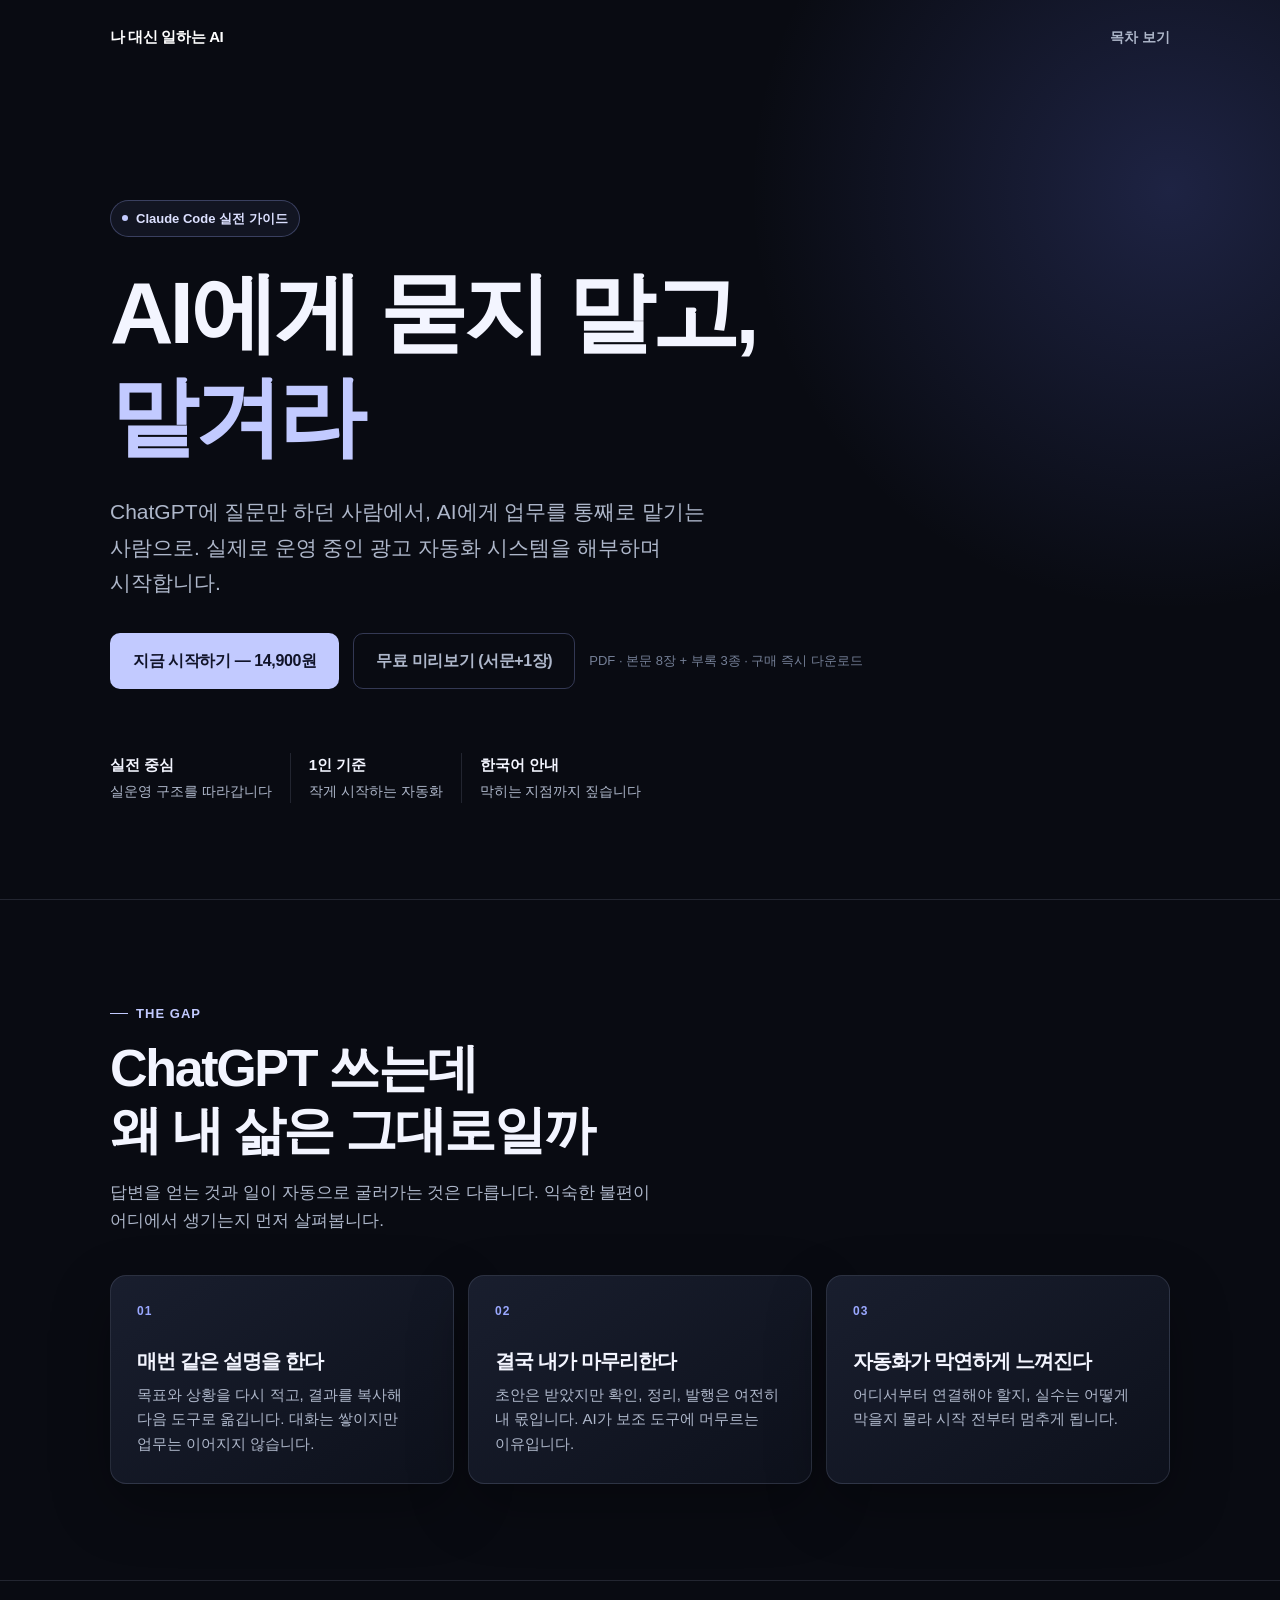
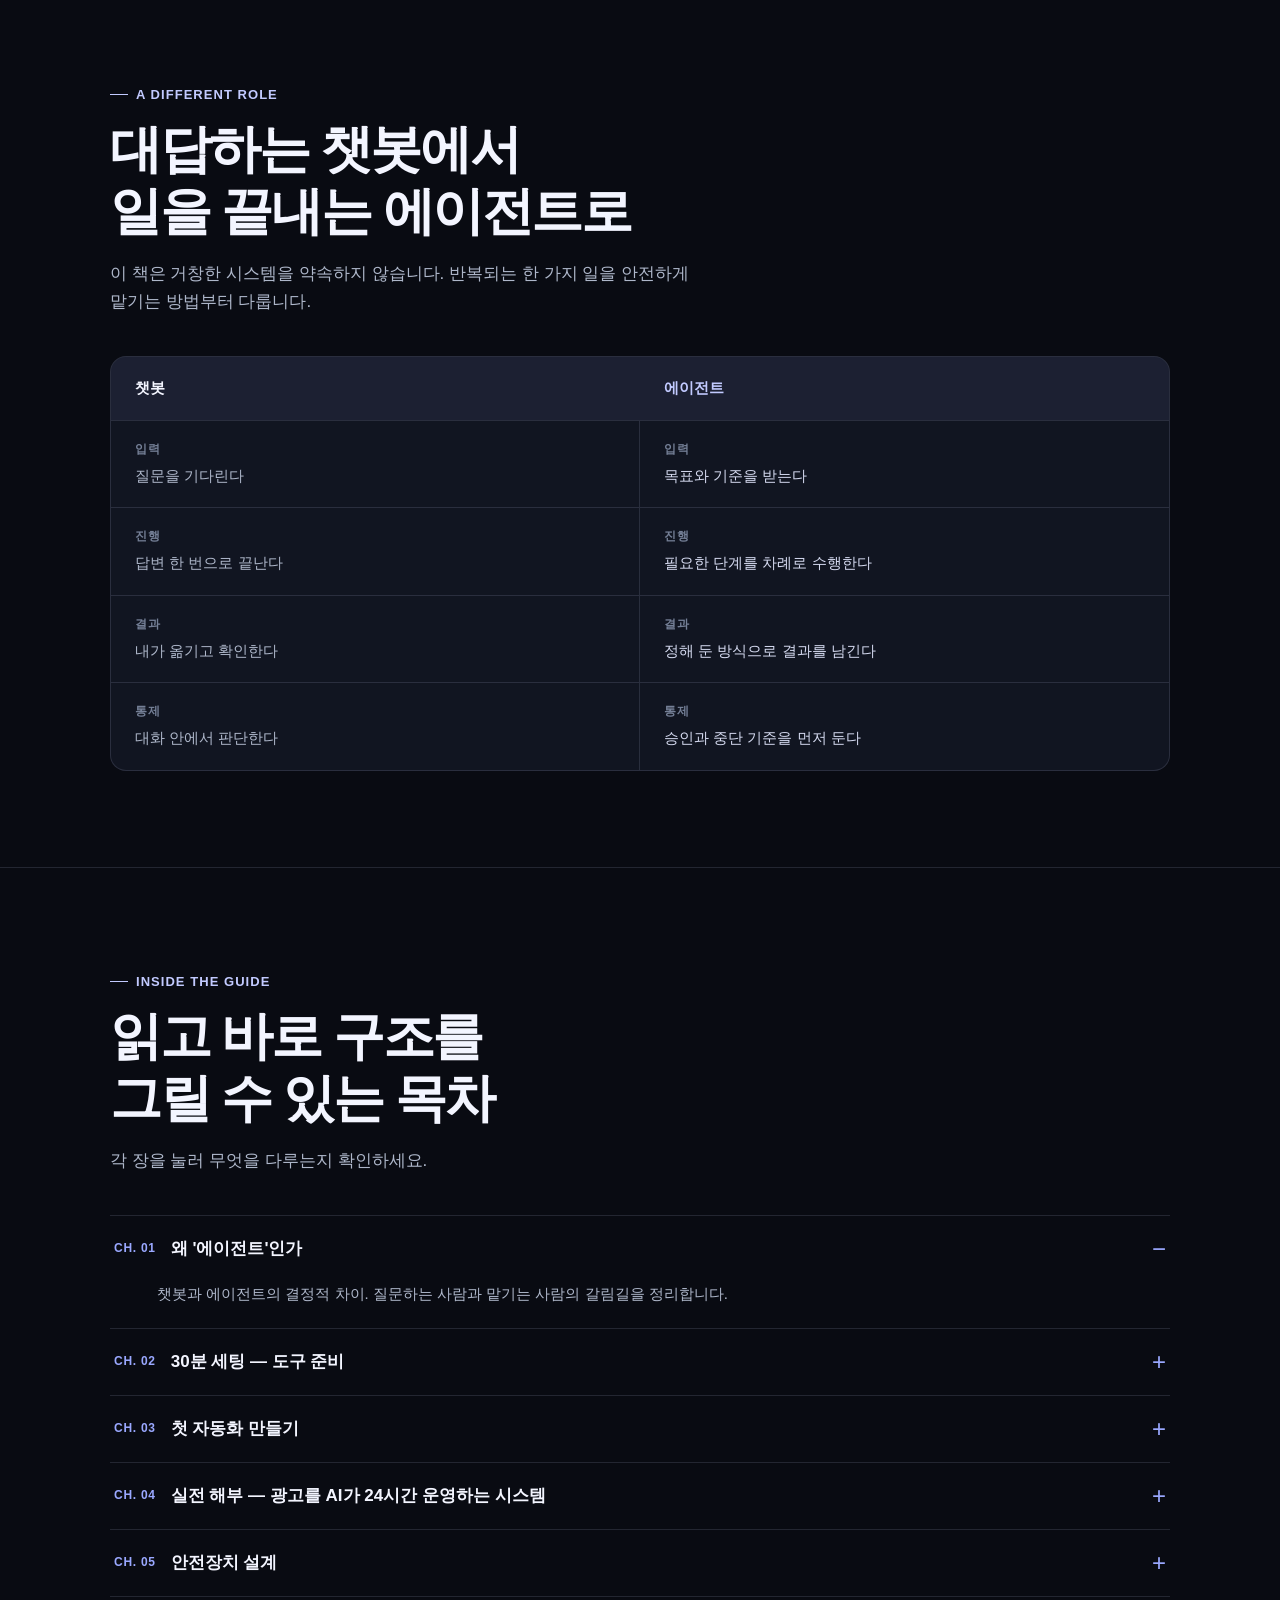
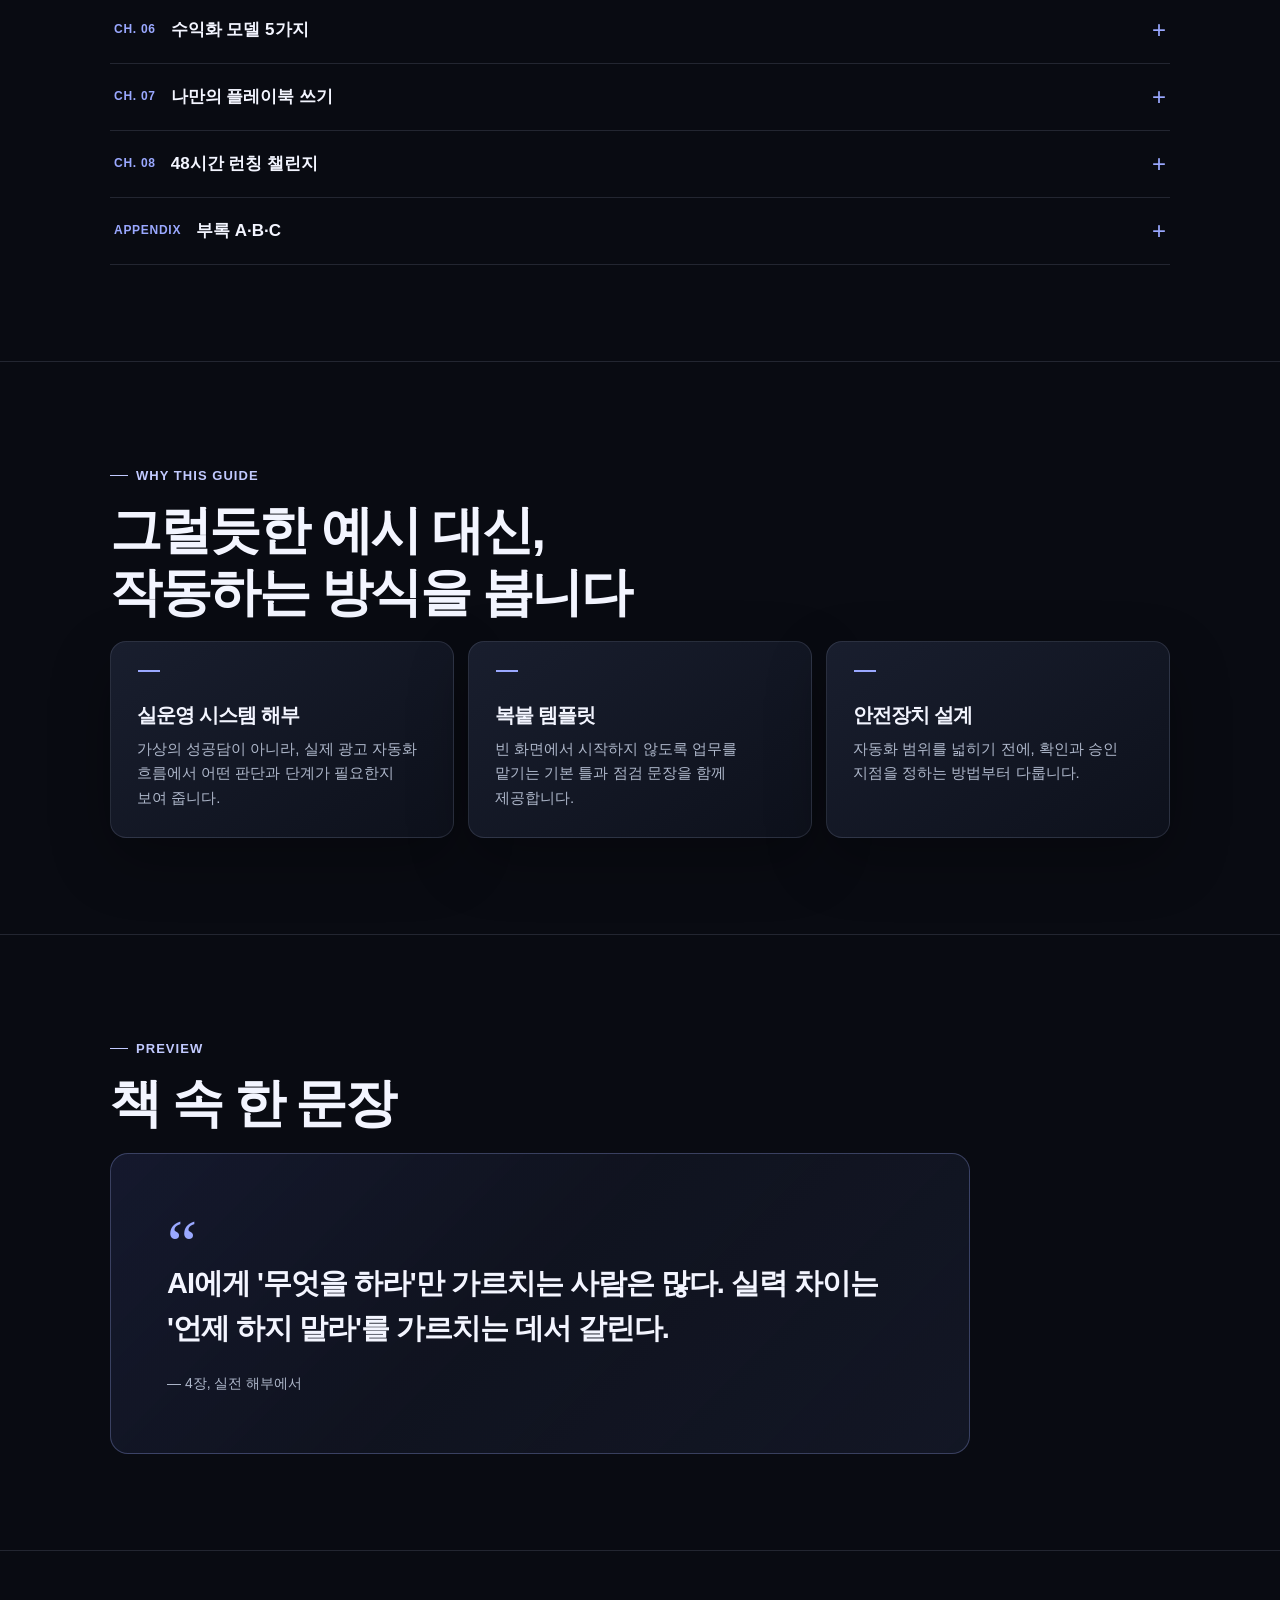
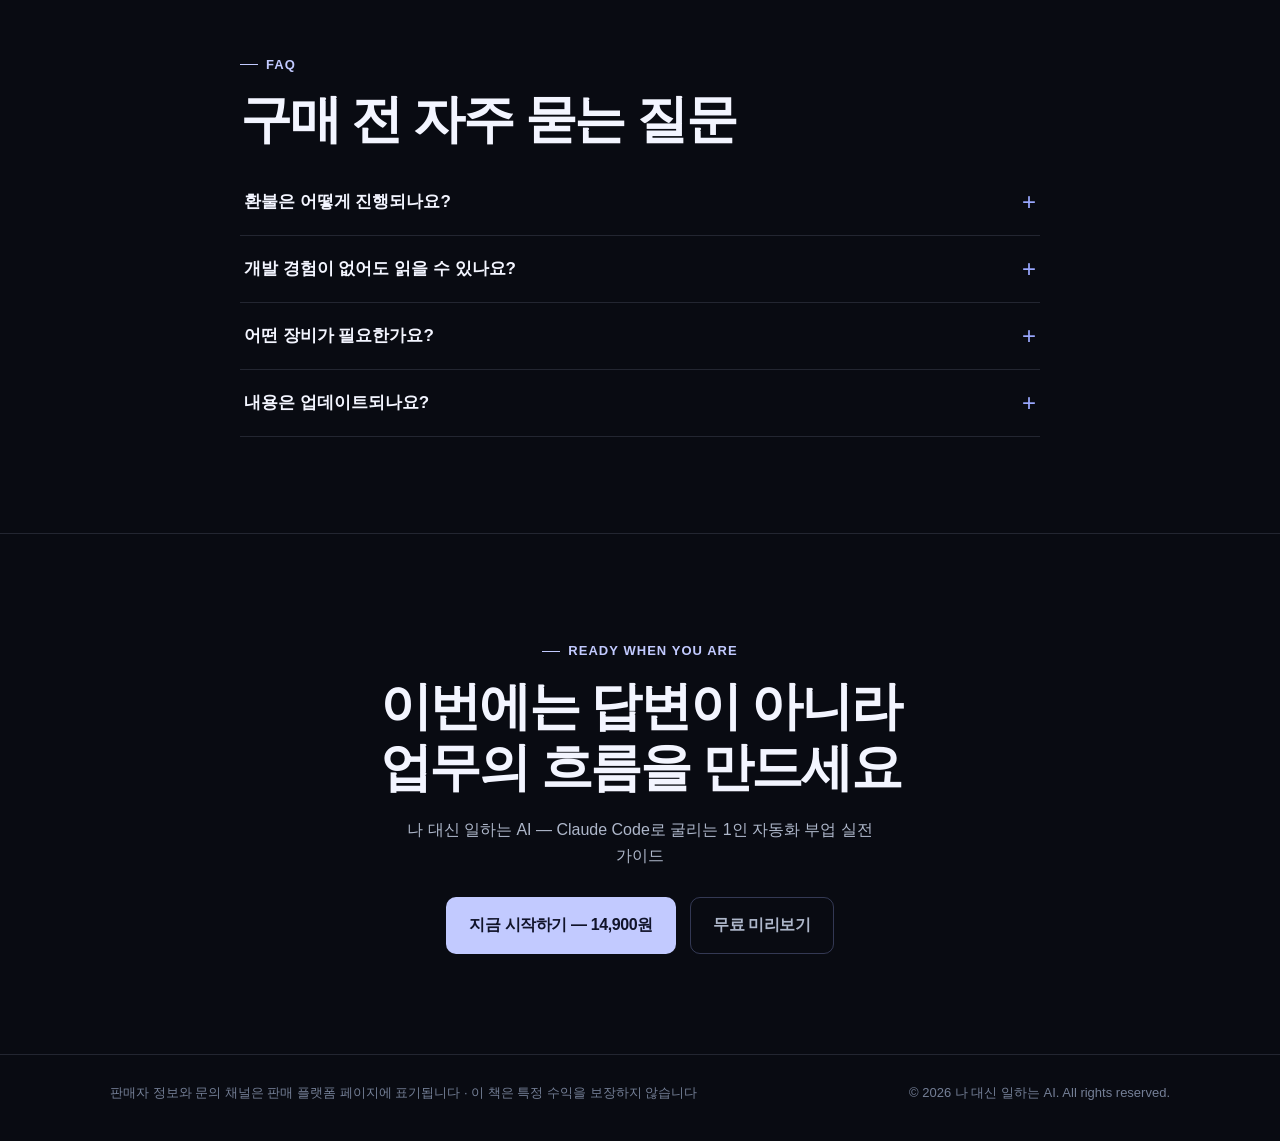
==== index.html @ bfe476b5 "add OG tags and social share image" ====
<!doctype html>
<html lang="ko">
<head>
  <meta charset="utf-8">
  <meta name="viewport" content="width=device-width, initial-scale=1">
  <meta name="description" content="Claude Code로 운영 자동화를 시작하는 1인 실전 가이드">
  <meta property="og:type" content="website">
  <meta property="og:title" content="나 대신 일하는 AI — 1인 자동화 부업 실전 가이드">
  <meta property="og:description" content="ChatGPT에 질문만 하던 사람을, AI에게 업무를 통째로 맡기는 사람으로. 실운영 광고 자동화 시스템을 해부한 전자책.">
  <meta property="og:image" content="https://ert93333-ops.github.io/ai-agent-playbook/og-cover.png">
  <meta property="og:url" content="https://ert93333-ops.github.io/ai-agent-playbook/">
  <meta name="twitter:card" content="summary_large_image">
  <title>나 대신 일하는 AI | Claude Code 실전 가이드</title>
  <style>
    :root {
      color-scheme: dark;
      --bg: #090b12;
      --surface: #111521;
      --surface-raised: #161b2a;
      --line: rgba(205, 215, 255, .13);
      --line-strong: rgba(160, 177, 255, .28);
      --text: #f3f5ff;
      --muted: #aeb7ca;
      --faint: #747f96;
      --accent: #9aa8ff;
      --accent-strong: #c2caff;
      --accent-deep: #5e6dda;
      --good: #8ee0bd;
      --danger: #e5a0aa;
      --shadow: 0 22px 60px rgba(0, 0, 0, .28);
      --font: "Pretendard Variable", Pretendard, -apple-system, "Malgun Gothic", sans-serif;
    }

    * { box-sizing: border-box; }
    html { scroll-behavior: smooth; }
    body {
      margin: 0;
      min-width: 0;
      overflow-x: hidden;
      background: var(--bg);
      color: var(--text);
      font-family: var(--font);
      font-size: 16px;
      line-height: 1.65;
      word-break: keep-all;
      overflow-wrap: break-word;
    }
    a { color: inherit; text-decoration: none; }
    button, summary { font: inherit; }
    ::selection { color: #090b12; background: var(--accent-strong); }

    .skip-link {
      position: fixed;
      top: 8px;
      left: 8px;
      z-index: 10;
      padding: 8px 12px;
      background: #fff;
      color: #000;
      transform: translateY(-140%);
    }
    .skip-link:focus { transform: translateY(0); }
    .page-shell { overflow: clip; }
    .container { width: min(100% - 40px, 1060px); margin: 0 auto; }
    .section { padding: 96px 0; }
    .section--border { border-top: 1px solid var(--line); }
    .eyebrow {
      display: inline-flex;
      align-items: center;
      gap: 8px;
      margin: 0 0 16px;
      color: var(--accent-strong);
      font-size: 13px;
      font-weight: 750;
      letter-spacing: .08em;
      line-height: 1.35;
      text-transform: uppercase;
    }
    .eyebrow::before { width: 18px; height: 1px; background: currentColor; content: ""; }
    h1, h2, h3, p { margin-top: 0; }
    h1, h2, h3 { letter-spacing: -.045em; line-height: 1.18; }
    h2 { max-width: 700px; margin-bottom: 18px; font-size: clamp(30px, 5.5vw, 52px); }
    h3 { margin-bottom: 9px; font-size: 20px; }
    .section-intro { max-width: 590px; margin-bottom: 40px; color: var(--muted); font-size: 17px; }

    .hero {
      position: relative;
      padding: 25px 0 96px;
      isolation: isolate;
    }
    .hero::before {
      position: absolute;
      z-index: -1;
      top: -260px;
      right: -340px;
      width: min(90vw, 900px);
      height: min(90vw, 900px);
      border-radius: 50%;
      background: radial-gradient(circle, rgba(99, 115, 230, .23), rgba(99, 115, 230, 0) 66%);
      content: "";
      pointer-events: none;
    }
    .nav { display: flex; align-items: center; justify-content: space-between; gap: 18px; }
    .brand { color: #fff; font-size: 15px; font-weight: 800; letter-spacing: -.025em; }
    .nav-link { color: var(--muted); font-size: 14px; font-weight: 700; }
    .nav-link:hover { color: var(--text); }
    .hero-content { padding-top: clamp(80px, 13vw, 150px); }
    .hero-kicker {
      display: inline-flex;
      align-items: center;
      gap: 8px;
      margin-bottom: 24px;
      padding: 7px 11px;
      border: 1px solid var(--line-strong);
      border-radius: 999px;
      background: rgba(135, 151, 255, .07);
      color: #dce0ff;
      font-size: 13px;
      font-weight: 700;
    }
    .hero-kicker span { width: 6px; height: 6px; border-radius: 50%; background: var(--accent-strong); }
    h1 { max-width: 820px; margin-bottom: 25px; font-size: clamp(48px, 9vw, 88px); }
    .mobile-break { display: none; }
    h1 em { color: var(--accent-strong); font-style: normal; }
    .hero-copy { max-width: 600px; margin-bottom: 32px; color: var(--muted); font-size: clamp(17px, 2.8vw, 21px); line-height: 1.7; }
    .cta-row { display: flex; flex-wrap: wrap; align-items: center; gap: 14px; }
    .button {
      display: inline-flex;
      align-items: center;
      justify-content: center;
      min-height: 54px;
      padding: 14px 22px;
      border: 1px solid transparent;
      border-radius: 10px;
      background: var(--accent-strong);
      color: #11142a;
      font-size: 16px;
      font-weight: 800;
      letter-spacing: -.025em;
      transition: transform .18s ease, background .18s ease;
    }
    .button:hover { background: #d4d9ff; transform: translateY(-2px); }
    .button--ghost { background: transparent; color: var(--muted, #b9bdd4); border: 1px solid var(--line-strong, #3a3b57); }
    .button--ghost:hover { background: rgba(255,255,255,0.06); color: #fff; }
    .button:focus-visible, a:focus-visible, summary:focus-visible { outline: 3px solid #fff; outline-offset: 3px; }
    .hero-note { min-width: 0; color: var(--faint); font-size: 13px; overflow-wrap: anywhere; }
    .hero-meta { display: flex; flex-wrap: wrap; gap: 0; margin: 64px 0 0; padding: 0; list-style: none; }
    .hero-meta li { min-width: 0; padding: 0 18px; border-left: 1px solid var(--line); color: var(--muted); font-size: 14px; overflow-wrap: anywhere; }
    .hero-meta li:first-child { padding-left: 0; border-left: 0; }
    .hero-meta strong { display: block; margin-bottom: 2px; color: var(--text); font-size: 15px; }

    .cards { display: grid; grid-template-columns: repeat(3, 1fr); gap: 14px; }
    .card {
      min-width: 0;
      padding: 26px;
      border: 1px solid var(--line);
      border-radius: 16px;
      background: linear-gradient(145deg, rgba(27, 33, 50, .88), rgba(14, 18, 29, .88));
      box-shadow: var(--shadow);
    }
    .card-index { display: block; margin-bottom: 28px; color: var(--accent); font-size: 12px; font-weight: 800; letter-spacing: .08em; }
    .card p { margin-bottom: 0; color: var(--muted); font-size: 15px; }

    .comparison { overflow: hidden; border: 1px solid var(--line); border-radius: 16px; background: var(--surface); }
    .comparison-head, .comparison-row { display: grid; grid-template-columns: 1fr 1fr; }
    .comparison-head { background: rgba(151, 165, 255, .08); }
    .comparison-head div, .comparison-row div { min-width: 0; padding: 19px 24px; }
    .comparison-head div { font-size: 15px; font-weight: 800; }
    .comparison-head div:last-child { color: var(--accent-strong); }
    .comparison-row { border-top: 1px solid var(--line); }
    .comparison-row div { color: var(--muted); font-size: 15px; overflow-wrap: anywhere; word-break: normal; }
    .comparison-row div:first-child { border-right: 1px solid var(--line); }
    .comparison-row div:last-child { color: #d5daf0; }
    .comparison-label { display: block; margin-bottom: 4px; color: var(--faint); font-size: 12px; font-weight: 750; letter-spacing: .05em; }

    .toc { border-top: 1px solid var(--line); }
    details { border-bottom: 1px solid var(--line); }
    summary {
      display: flex;
      align-items: center;
      gap: 15px;
      min-width: 0;
      padding: 19px 4px;
      cursor: pointer;
      list-style: none;
      font-size: 17px;
      font-weight: 750;
    }
    summary::-webkit-details-marker { display: none; }
    summary::after { margin-left: auto; color: var(--accent); content: "+"; font-size: 24px; font-weight: 400; line-height: 1; }
    details[open] summary::after { content: "−"; }
    .chapter-no { flex: 0 0 auto; color: var(--accent); font-size: 12px; letter-spacing: .06em; }
    .details-body { max-width: 660px; padding: 0 4px 21px 47px; color: var(--muted); font-size: 15px; }
    .details-body p { margin-bottom: 0; }

    .reason-card { position: relative; padding-top: 62px; }
    .reason-card::before { position: absolute; top: 28px; left: 27px; width: 22px; height: 2px; background: var(--accent); content: ""; }

    .excerpt { position: relative; max-width: 860px; padding: clamp(28px, 6vw, 56px); border: 1px solid var(--line-strong); border-radius: 18px; background: linear-gradient(135deg, rgba(79, 94, 181, .17), rgba(20, 24, 39, .66) 45%, rgba(20, 24, 39, .9)); }
    blockquote { margin: 0; }
    .quote-mark { display: block; height: 38px; color: var(--accent); font-family: Georgia, serif; font-size: 68px; line-height: 1; }
    blockquote p { max-width: 720px; margin: 13px 0 20px; font-size: clamp(20px, 3.8vw, 29px); font-weight: 600; letter-spacing: -.035em; line-height: 1.55; }
    cite { color: var(--muted); font-size: 14px; font-style: normal; }
    .placeholder-label { display: inline-block; margin-top: 28px; padding: 5px 8px; border: 1px solid var(--line); border-radius: 4px; color: var(--faint); font-size: 11px; letter-spacing: .04em; }

    .faq { max-width: 800px; }
    .faq summary { padding-right: 4px; }
    .faq .details-body { padding-left: 4px; }
    .final { padding: 100px 0; text-align: center; }
    .final h2 { margin-right: auto; margin-left: auto; }
    .final-copy { max-width: 500px; margin: 0 auto 28px; color: var(--muted); }
    .final .cta-row { justify-content: center; }
    .footer { padding: 27px 0 38px; border-top: 1px solid var(--line); color: var(--faint); font-size: 13px; }
    .footer-inner { display: flex; flex-wrap: wrap; justify-content: space-between; gap: 10px 24px; }

    @media (max-width: 680px) {
      .container { width: min(100% - 32px, 1060px); }
      .section { padding: 70px 0; }
      .hero { padding-bottom: 72px; }
      .hero-content { padding-top: 80px; }
      .hero-meta { display: grid; grid-template-columns: 1fr 1fr; gap: 16px 0; margin-top: 48px; }
      .hero-meta li { padding: 0 14px; }
      .hero-meta li:nth-child(odd) { padding-left: 0; border-left: 0; }
      .cards { grid-template-columns: 1fr; }
      .card { padding: 23px; }
      .card-index { margin-bottom: 16px; }
      .comparison-head div, .comparison-row div { padding: 15px 13px; font-size: 14px; }
      .comparison-row div { font-size: 13px; line-height: 1.55; }
      .details-body { padding-left: 39px; }
      .final { padding: 80px 0; }
      br.mobile-break { display: block; }
      .hero-note { flex-basis: 100%; }
    }
    @media (max-width: 374px) {
      .container { width: calc(100% - 28px); }
      h1 { font-size: 43px; }
      .button { width: 100%; }
      .hero-meta { grid-template-columns: 1fr; }
      .hero-meta li { padding-left: 0; border-left: 0; }
      .comparison-head div, .comparison-row div { padding: 13px 10px; font-size: 12px; }
    }
    @media (prefers-reduced-motion: reduce) { html { scroll-behavior: auto; } *, *::before, *::after { transition-duration: .01ms !important; } }
  </style>
</head>
<body>
  <a class="skip-link" href="#main">본문으로 건너뛰기</a>
  <div class="page-shell">
    <header class="hero">
      <div class="container">
        <nav class="nav" aria-label="주요 메뉴">
          <a class="brand" href="#top" aria-label="페이지 처음으로">나 대신 일하는 AI</a>
          <a class="nav-link" href="#contents">목차 보기</a>
        </nav>
        <div class="hero-content" id="top">
          <p class="hero-kicker"><span aria-hidden="true"></span> Claude Code 실전 가이드</p>
          <h1>AI에게 <br class="mobile-break">묻지 말고,<br><em>맡겨라</em></h1>
          <p class="hero-copy">ChatGPT에 질문만 하던 사람에서, AI에게 업무를 통째로 맡기는 사람으로. 실제로 운영 중인 광고 자동화 시스템을 해부하며 시작합니다.</p>
          <div class="cta-row">
            <a class="button" data-buy-link href="#buy">지금 시작하기 — 14,900원</a>
            <a class="button button--ghost" href="preview.pdf" download>무료 미리보기 (서문+1장)</a>
            <span class="hero-note">PDF · 본문 8장 + 부록 3종 · 구매 즉시 다운로드</span>
          </div>
          <ul class="hero-meta" aria-label="책 정보">
            <li><strong>실전 중심</strong>실운영 구조를 따라갑니다</li>
            <li><strong>1인 기준</strong>작게 시작하는 자동화</li>
            <li><strong>한국어 안내</strong>막히는 지점까지 짚습니다</li>
          </ul>
        </div>
      </div>
    </header>

    <main id="main">
      <section class="section section--border" aria-labelledby="problem-title">
        <div class="container">
          <p class="eyebrow">The gap</p>
          <h2 id="problem-title">ChatGPT 쓰는데<br>왜 내 삶은 그대로일까</h2>
          <p class="section-intro">답변을 얻는 것과 일이 자동으로 굴러가는 것은 다릅니다. 익숙한 불편이 어디에서 생기는지 먼저 살펴봅니다.</p>
          <div class="cards">
            <article class="card"><span class="card-index">01</span><h3>매번 같은 설명을 한다</h3><p>목표와 상황을 다시 적고, 결과를 복사해 다음 도구로 옮깁니다. 대화는 쌓이지만 업무는 이어지지 않습니다.</p></article>
            <article class="card"><span class="card-index">02</span><h3>결국 내가 마무리한다</h3><p>초안은 받았지만 확인, 정리, 발행은 여전히 내 몫입니다. AI가 보조 도구에 머무르는 이유입니다.</p></article>
            <article class="card"><span class="card-index">03</span><h3>자동화가 막연하게 느껴진다</h3><p>어디서부터 연결해야 할지, 실수는 어떻게 막을지 몰라 시작 전부터 멈추게 됩니다.</p></article>
          </div>
        </div>
      </section>

      <section class="section section--border" aria-labelledby="solution-title">
        <div class="container">
          <p class="eyebrow">A different role</p>
          <h2 id="solution-title">대답하는 챗봇에서<br>일을 끝내는 에이전트로</h2>
          <p class="section-intro">이 책은 거창한 시스템을 약속하지 않습니다. 반복되는 한 가지 일을 안전하게 맡기는 방법부터 다룹니다.</p>
          <div class="comparison" role="table" aria-label="챗봇과 에이전트 비교">
            <div class="comparison-head" role="row"><div role="columnheader">챗봇</div><div role="columnheader">에이전트</div></div>
            <div class="comparison-row" role="row"><div role="cell"><span class="comparison-label">입력</span>질문을 기다린다</div><div role="cell"><span class="comparison-label">입력</span>목표와 기준을 받는다</div></div>
            <div class="comparison-row" role="row"><div role="cell"><span class="comparison-label">진행</span>답변 한 번으로 끝난다</div><div role="cell"><span class="comparison-label">진행</span>필요한 단계를 차례로 수행한다</div></div>
            <div class="comparison-row" role="row"><div role="cell"><span class="comparison-label">결과</span>내가 옮기고 확인한다</div><div role="cell"><span class="comparison-label">결과</span>정해 둔 방식으로 결과를 남긴다</div></div>
            <div class="comparison-row" role="row"><div role="cell"><span class="comparison-label">통제</span>대화 안에서 판단한다</div><div role="cell"><span class="comparison-label">통제</span>승인과 중단 기준을 먼저 둔다</div></div>
          </div>
        </div>
      </section>

      <section class="section section--border" id="contents" aria-labelledby="contents-title">
        <div class="container">
          <p class="eyebrow">Inside the guide</p>
          <h2 id="contents-title">읽고 바로 구조를<br>그릴 수 있는 목차</h2>
          <p class="section-intro">각 장을 눌러 무엇을 다루는지 확인하세요.</p>
          <div class="toc">
            <details name="toc" open><summary><span class="chapter-no">CH. 01</span>왜 '에이전트'인가</summary><div class="details-body"><p>챗봇과 에이전트의 결정적 차이. 질문하는 사람과 맡기는 사람의 갈림길을 정리합니다.</p></div></details>
            <details name="toc"><summary><span class="chapter-no">CH. 02</span>30분 세팅 — 도구 준비</summary><div class="details-body"><p>Claude Code 설치, 권한 3원칙, 텔레그램 승인 봇, 보조 일꾼 연결까지 한 번에 끝냅니다.</p></div></details>
            <details name="toc"><summary><span class="chapter-no">CH. 03</span>첫 자동화 만들기</summary><div class="details-body"><p>자동화 후보를 고르는 3가지 기준과 지시문의 4층 구조. 30분짜리 실습 예제로 감각을 만듭니다.</p></div></details>
            <details name="toc"><summary><span class="chapter-no">CH. 04</span>실전 해부 — 광고를 AI가 24시간 운영하는 시스템</summary><div class="details-body"><p>실운영 시스템의 순서도와 4가지 규칙: 판단 보류, 단일 변수 테스트, 행동 등급표, 승인 루프.</p></div></details>
            <details name="toc"><summary><span class="chapter-no">CH. 05</span>안전장치 설계</summary><div class="details-body"><p>전권을 주면서 사고를 막는 5가지 장치. 돈의 상한선부터 실패 보고 규칙까지.</p></div></details>
            <details name="toc"><summary><span class="chapter-no">CH. 06</span>수익화 모델 5가지</summary><div class="details-body"><p>초기비용·난이도·자동화 포인트 비교표와, 내게 맞는 모델을 고르는 결정 규칙.</p></div></details>
            <details name="toc"><summary><span class="chapter-no">CH. 07</span>나만의 플레이북 쓰기</summary><div class="details-body"><p>복붙해서 쓰는 CLAUDE.md 템플릿 전문과, 플레이북을 길러 나가는 3가지 습관.</p></div></details>
            <details name="toc"><summary><span class="chapter-no">CH. 08</span>48시간 런칭 챌린지</summary><div class="details-body"><p>이 책 자체가 만들어진 과정을 역산한 시간표. 결정부터 회고까지 48시간 실행 계획.</p></div></details>
            <details name="toc"><summary><span class="chapter-no">APPENDIX</span>부록 A·B·C</summary><div class="details-body"><p>복붙용 프롬프트 21선, 트러블슈팅 FAQ, 용어 사전.</p></div></details>
          </div>
        </div>
      </section>

      <section class="section section--border" aria-labelledby="difference-title">
        <div class="container">
          <p class="eyebrow">Why this guide</p>
          <h2 id="difference-title">그럴듯한 예시 대신,<br>작동하는 방식을 봅니다</h2>
          <div class="cards">
            <article class="card reason-card"><h3>실운영 시스템 해부</h3><p>가상의 성공담이 아니라, 실제 광고 자동화 흐름에서 어떤 판단과 단계가 필요한지 보여 줍니다.</p></article>
            <article class="card reason-card"><h3>복붙 템플릿</h3><p>빈 화면에서 시작하지 않도록 업무를 맡기는 기본 틀과 점검 문장을 함께 제공합니다.</p></article>
            <article class="card reason-card"><h3>안전장치 설계</h3><p>자동화 범위를 넓히기 전에, 확인과 승인 지점을 정하는 방법부터 다룹니다.</p></article>
          </div>
        </div>
      </section>

      <section class="section section--border" aria-labelledby="excerpt-title">
        <div class="container">
          <p class="eyebrow">Preview</p>
          <h2 id="excerpt-title">책 속 한 문장</h2>
          <div class="excerpt">
            <blockquote>
              <span class="quote-mark" aria-hidden="true">“</span>
              <p>AI에게 '무엇을 하라'만 가르치는 사람은 많다. 실력 차이는 '언제 하지 말라'를 가르치는 데서 갈린다.</p>
              <cite>— 4장, 실전 해부에서</cite>
            </blockquote>
          </div>
        </div>
      </section>

      <section class="section section--border" aria-labelledby="faq-title">
        <div class="container faq">
          <p class="eyebrow">FAQ</p>
          <h2 id="faq-title">구매 전 자주 묻는 질문</h2>
          <details><summary>환불은 어떻게 진행되나요?</summary><div class="details-body"><p>디지털 상품 특성상 판매 플랫폼의 환불 정책을 따릅니다. 구매 전에 무료 미리보기(서문+1장)를 먼저 읽어보시길 권합니다.</p></div></details>
          <details><summary>개발 경험이 없어도 읽을 수 있나요?</summary><div class="details-body"><p>전문 개발자를 위한 책은 아닙니다. 다만 컴퓨터에서 파일과 폴더를 다루는 기본적인 경험이 있으면 안내를 따라가기 더 쉽습니다.</p></div></details>
          <details><summary>어떤 장비가 필요한가요?</summary><div class="details-body"><p>인터넷이 연결된 일반 컴퓨터(윈도우/맥) 한 대면 됩니다. 도구는 무료로 시작할 수 있고, 유료 전환 판단 기준은 2장에서 다룹니다.</p></div></details>
          <details><summary>내용은 업데이트되나요?</summary><div class="details-body"><p>도구 정책 변화로 본문 절차가 달라지면 개정판을 같은 판매 페이지에 갱신합니다. 구매 플랫폼의 재다운로드 기능으로 받을 수 있습니다.</p></div></details>
        </div>
      </section>

      <section class="final section--border" id="buy" aria-labelledby="buy-title">
        <div class="container">
          <p class="eyebrow">Ready when you are</p>
          <h2 id="buy-title">이번에는 답변이 아니라<br>업무의 흐름을 만드세요</h2>
          <p class="final-copy">나 대신 일하는 AI — Claude Code로 굴리는 1인 자동화 부업 실전 가이드</p>
          <div class="cta-row"><a class="button" id="buy-link-copy" href="#buy">지금 시작하기 — 14,900원</a><a class="button button--ghost" href="preview.pdf" download>무료 미리보기</a></div>
        </div>
      </section>
    </main>

    <footer class="footer">
      <div class="container footer-inner"><span>판매자 정보와 문의 채널은 판매 플랫폼 페이지에 표기됩니다 · 이 책은 특정 수익을 보장하지 않습니다</span><span>© 2026 나 대신 일하는 AI. All rights reserved.</span></div>
    </footer>
  </div>
  <script>
    /* 결제 주소는 위의 data-buy-link가 있는 버튼 한 곳에서만 바꿉니다. */
    document.getElementById('buy-link-copy').href = document.querySelector('[data-buy-link]').getAttribute('href');
  </script>
</body>
</html>
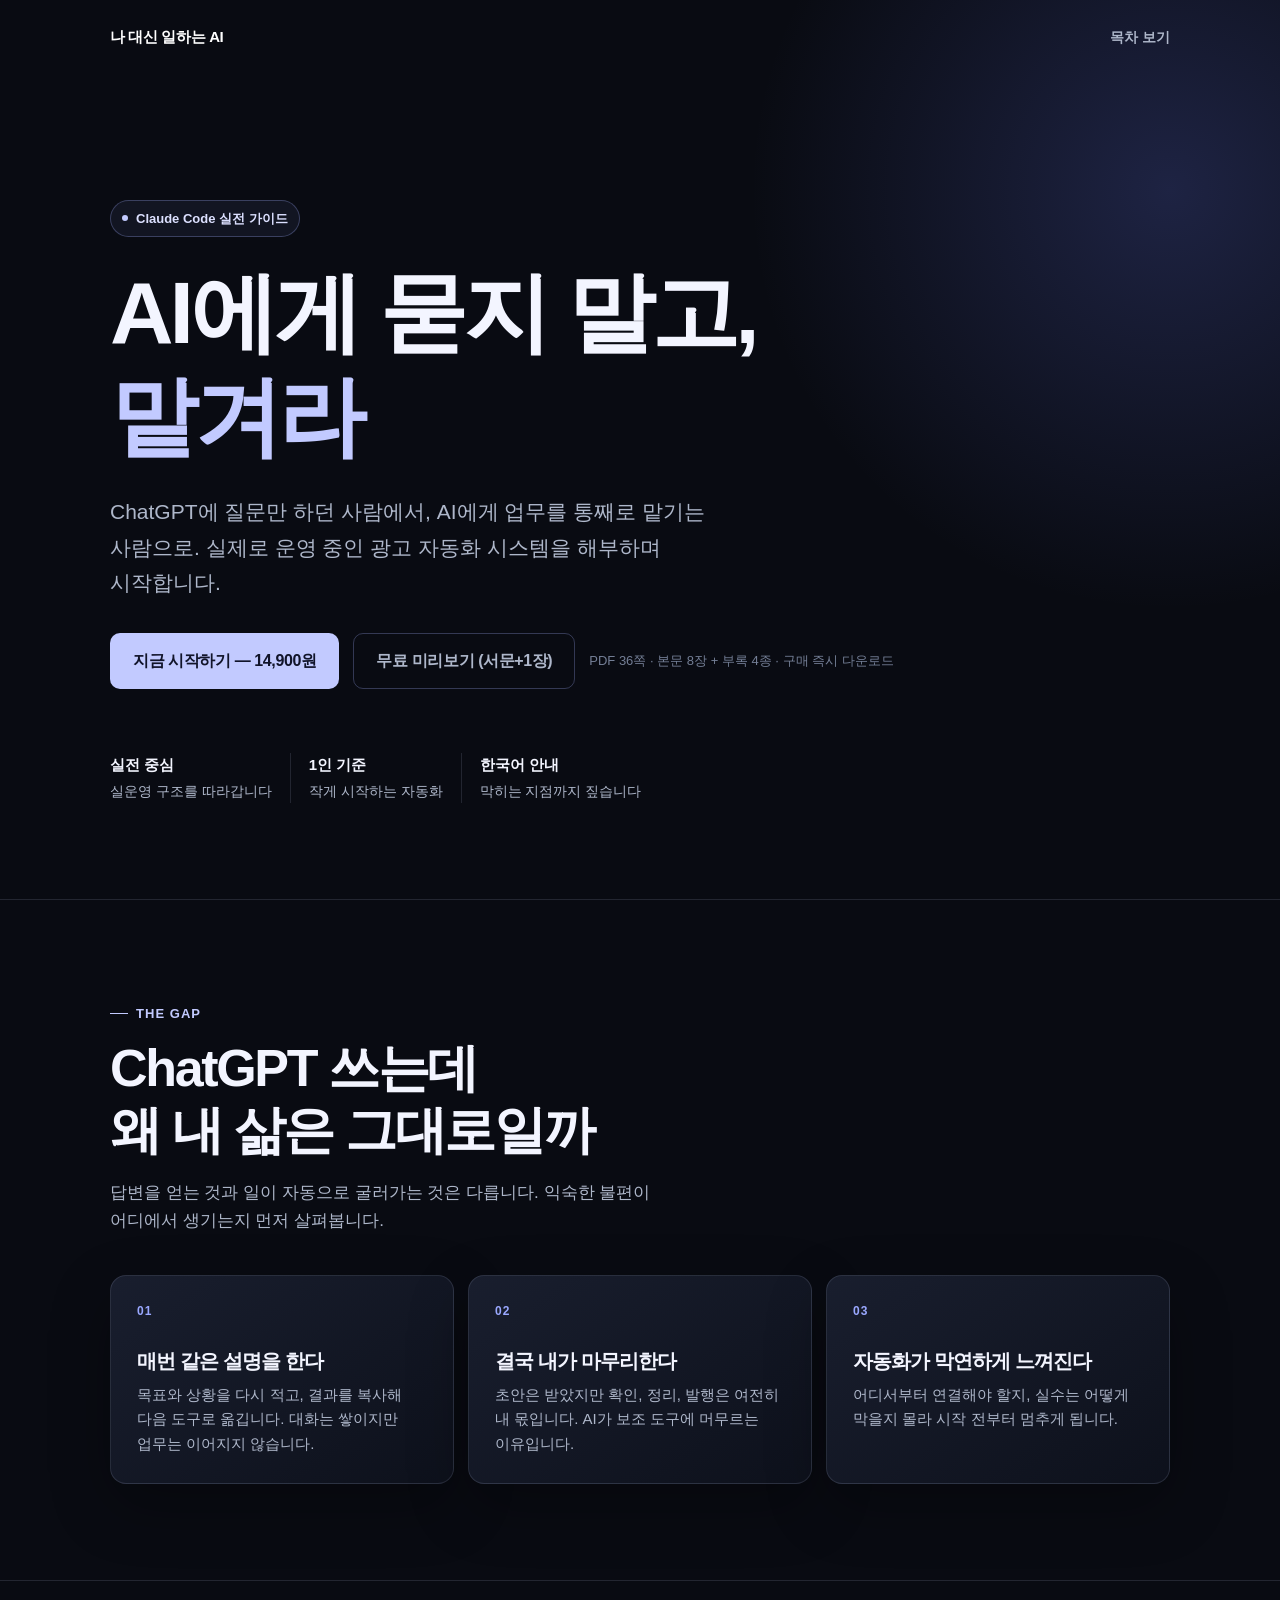
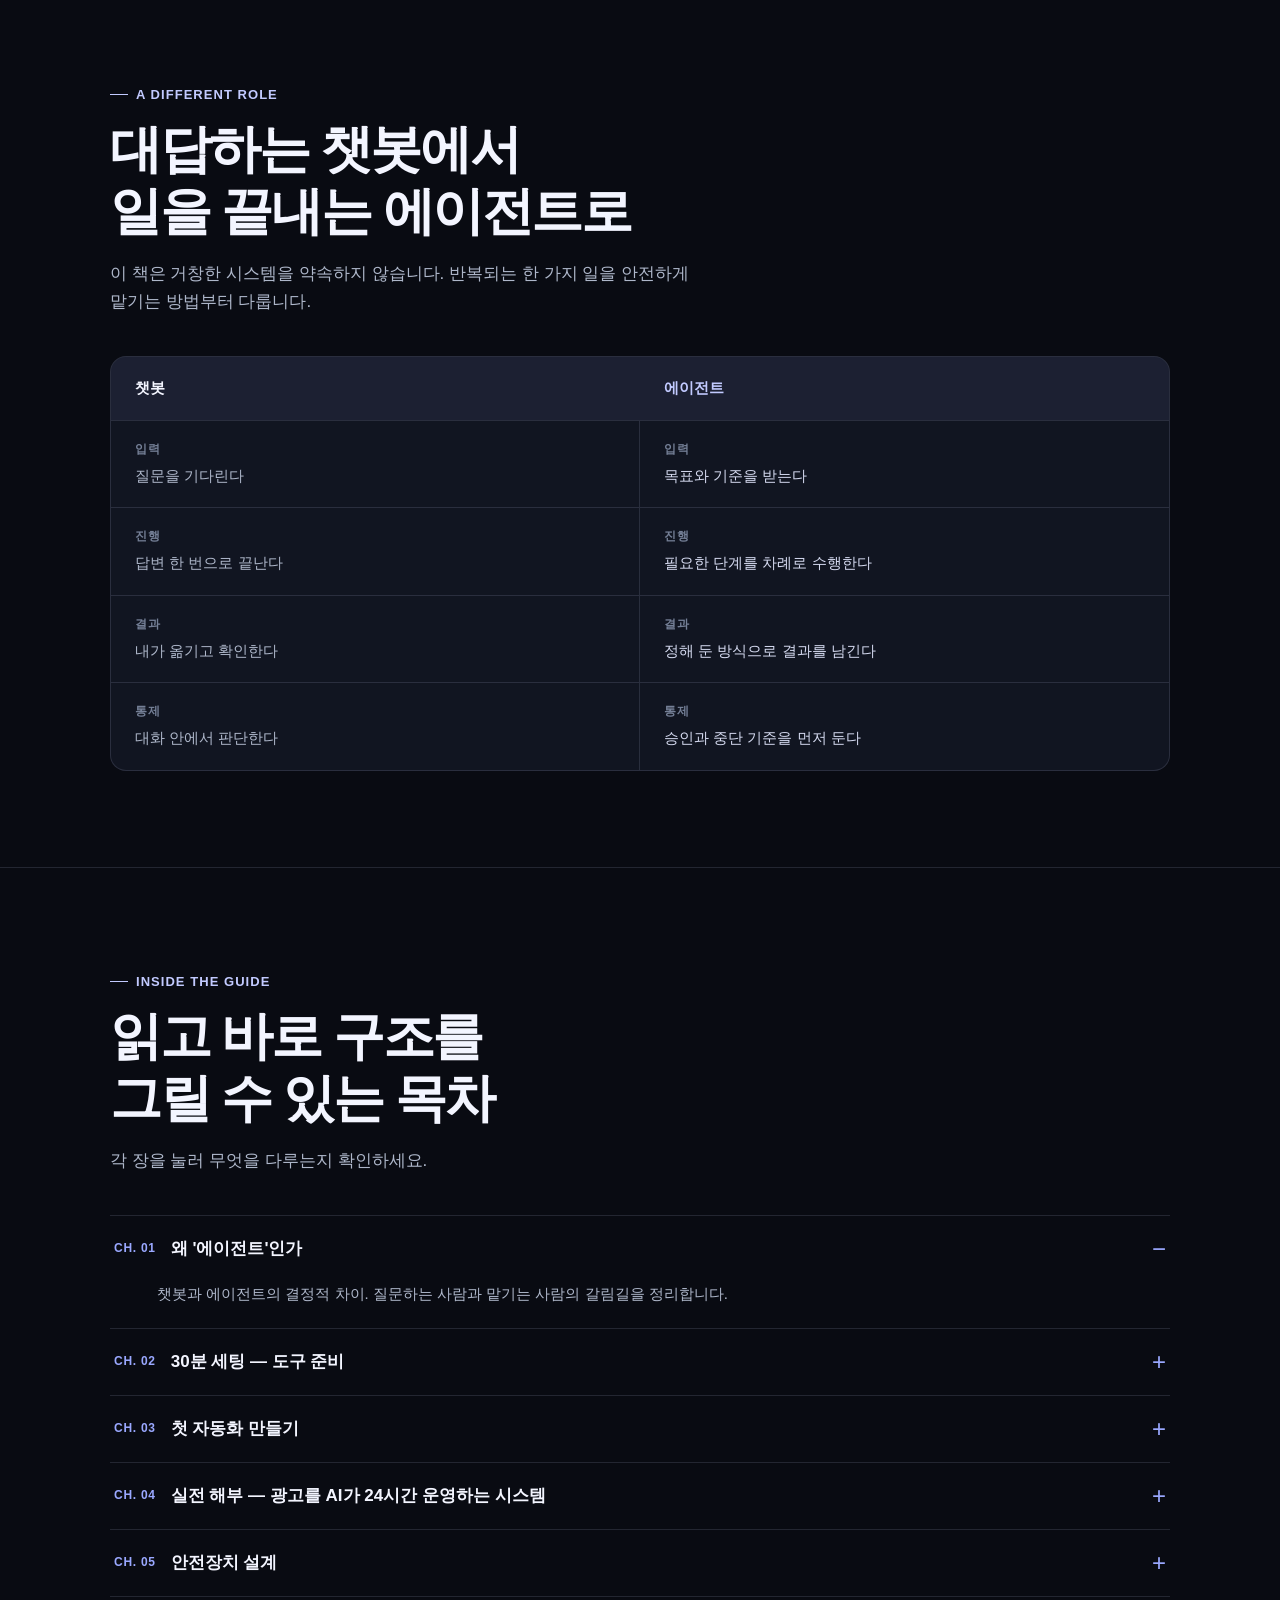
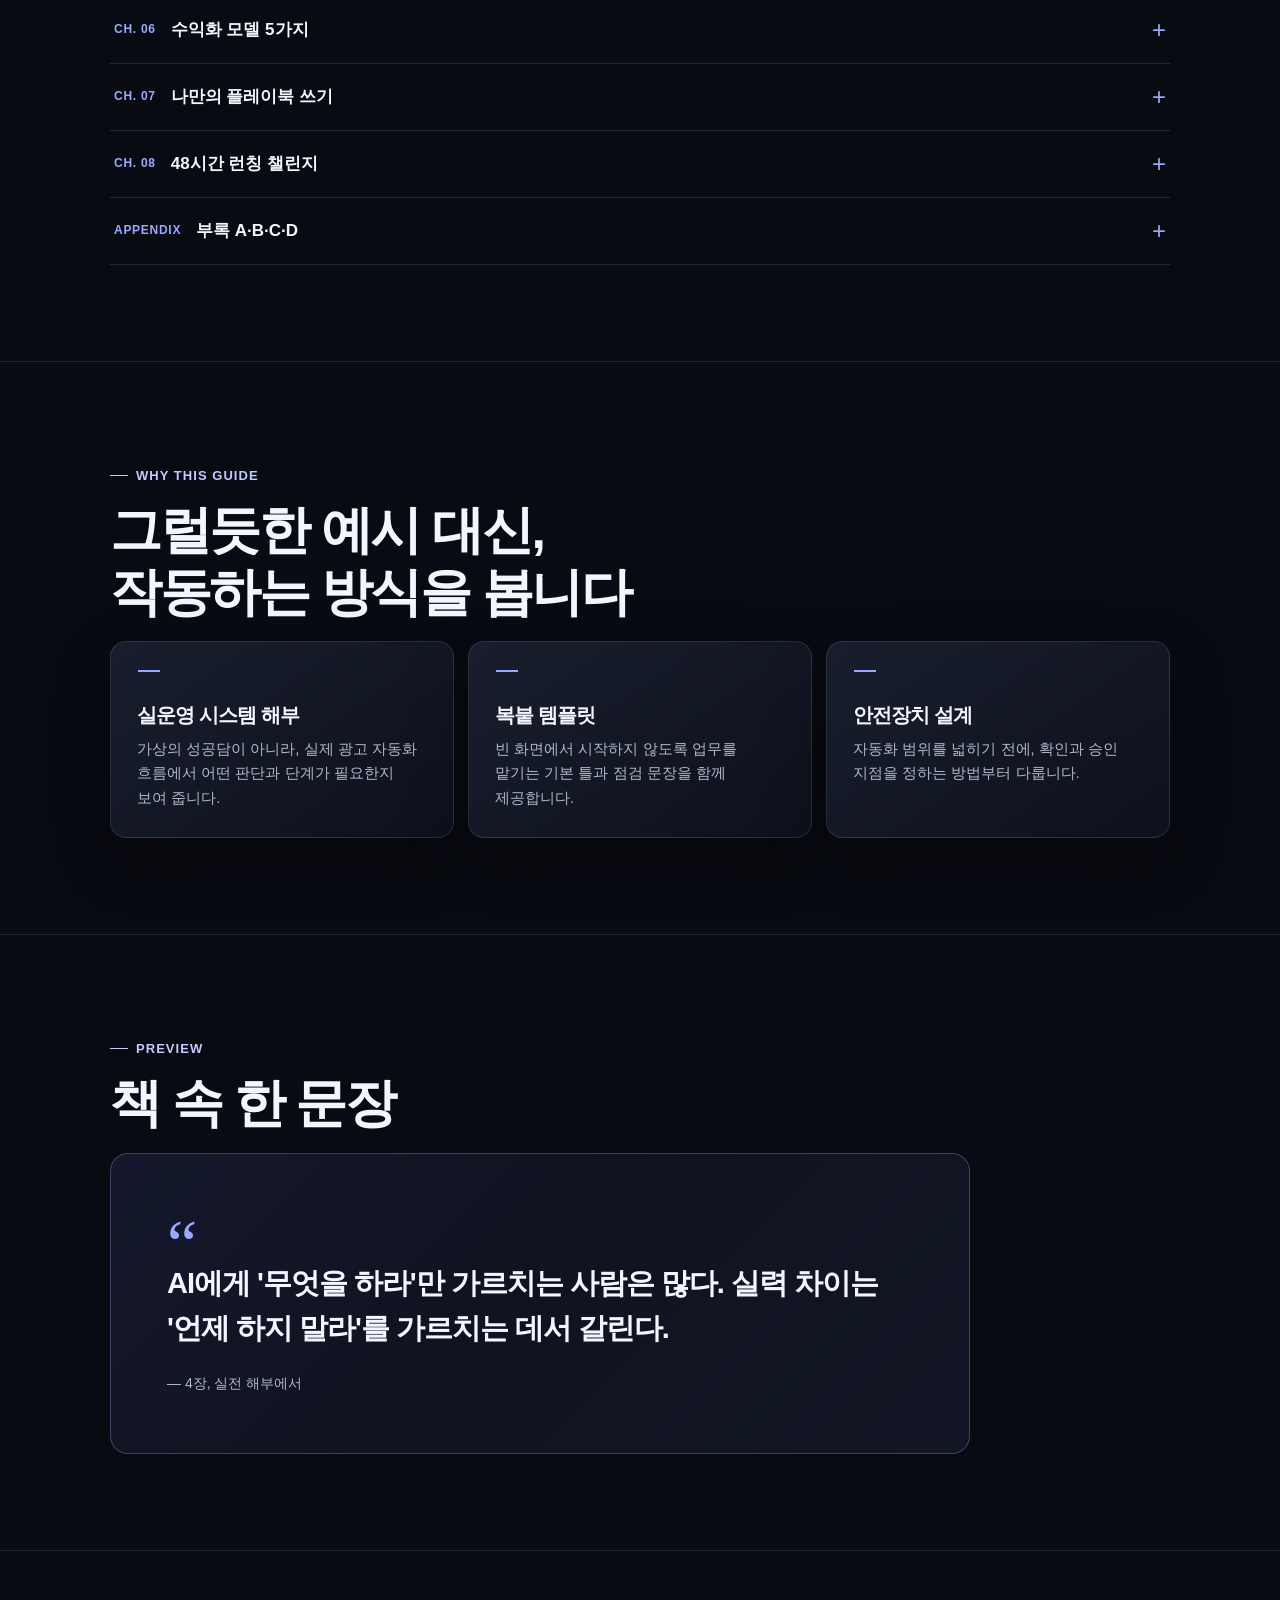
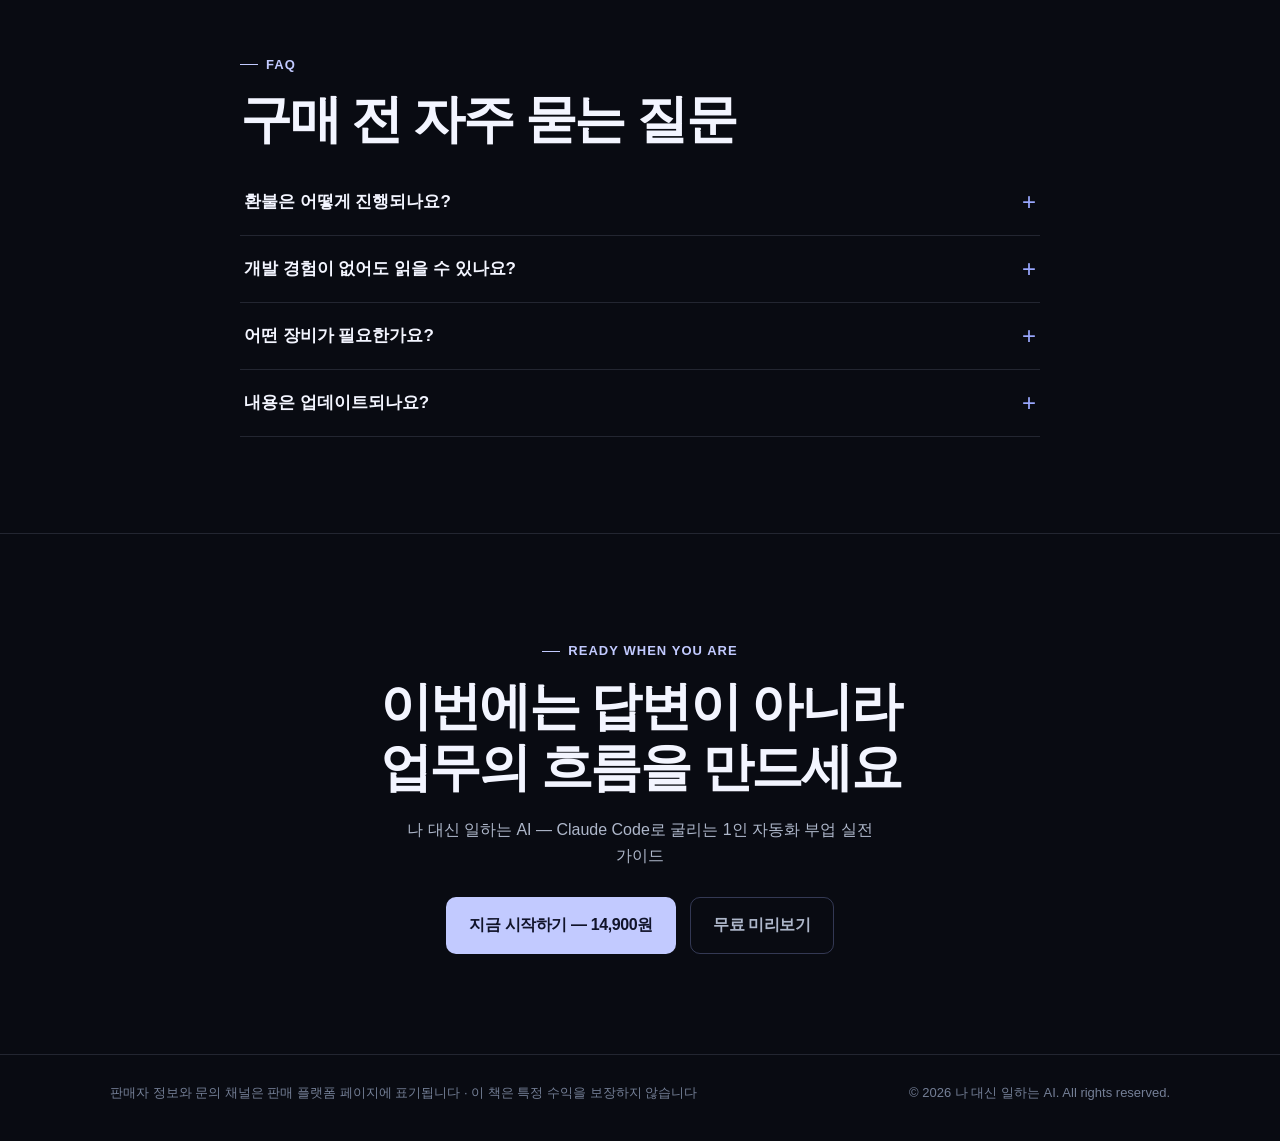
==== commit 88a37495: "appendix D: update page count, TOC, preview, share image" ====
--- a/index.html
+++ b/index.html
@@ -258,7 +258,7 @@
           <div class="cta-row">
             <a class="button" data-buy-link href="#buy">지금 시작하기 — 14,900원</a>
             <a class="button button--ghost" href="preview.pdf" download>무료 미리보기 (서문+1장)</a>
-            <span class="hero-note">PDF · 본문 8장 + 부록 3종 · 구매 즉시 다운로드</span>
+            <span class="hero-note">PDF 36쪽 · 본문 8장 + 부록 4종 · 구매 즉시 다운로드</span>
           </div>
           <ul class="hero-meta" aria-label="책 정보">
             <li><strong>실전 중심</strong>실운영 구조를 따라갑니다</li>
@@ -312,7 +312,7 @@
             <details name="toc"><summary><span class="chapter-no">CH. 06</span>수익화 모델 5가지</summary><div class="details-body"><p>초기비용·난이도·자동화 포인트 비교표와, 내게 맞는 모델을 고르는 결정 규칙.</p></div></details>
             <details name="toc"><summary><span class="chapter-no">CH. 07</span>나만의 플레이북 쓰기</summary><div class="details-body"><p>복붙해서 쓰는 CLAUDE.md 템플릿 전문과, 플레이북을 길러 나가는 3가지 습관.</p></div></details>
             <details name="toc"><summary><span class="chapter-no">CH. 08</span>48시간 런칭 챌린지</summary><div class="details-body"><p>이 책 자체가 만들어진 과정을 역산한 시간표. 결정부터 회고까지 48시간 실행 계획.</p></div></details>
-            <details name="toc"><summary><span class="chapter-no">APPENDIX</span>부록 A·B·C</summary><div class="details-body"><p>복붙용 프롬프트 21선, 트러블슈팅 FAQ, 용어 사전.</p></div></details>
+            <details name="toc"><summary><span class="chapter-no">APPENDIX</span>부록 A·B·C·D</summary><div class="details-body"><p>복붙용 프롬프트 21선, 트러블슈팅 FAQ, 용어 사전, 실전 따라하기 시나리오 3종(아침 브리핑·리뷰 답변·주간 리포트).</p></div></details>
           </div>
         </div>
       </section>
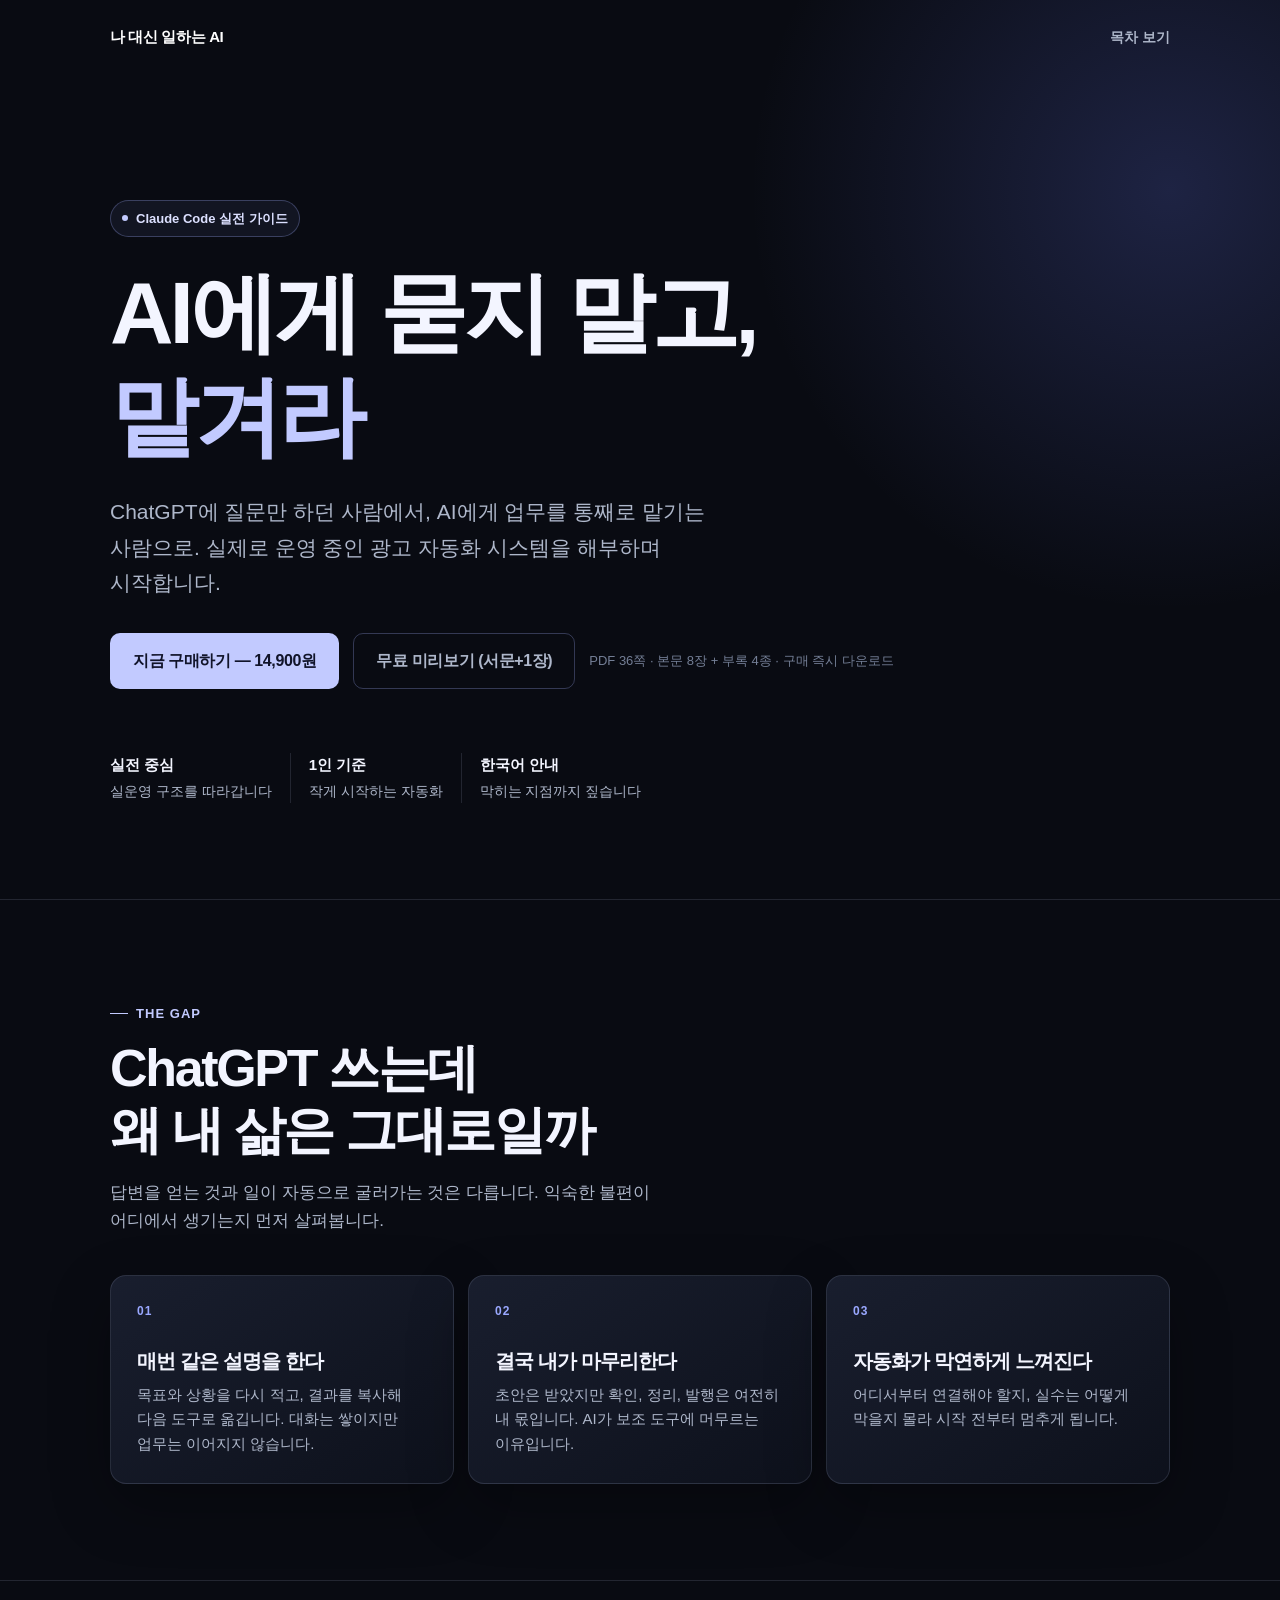
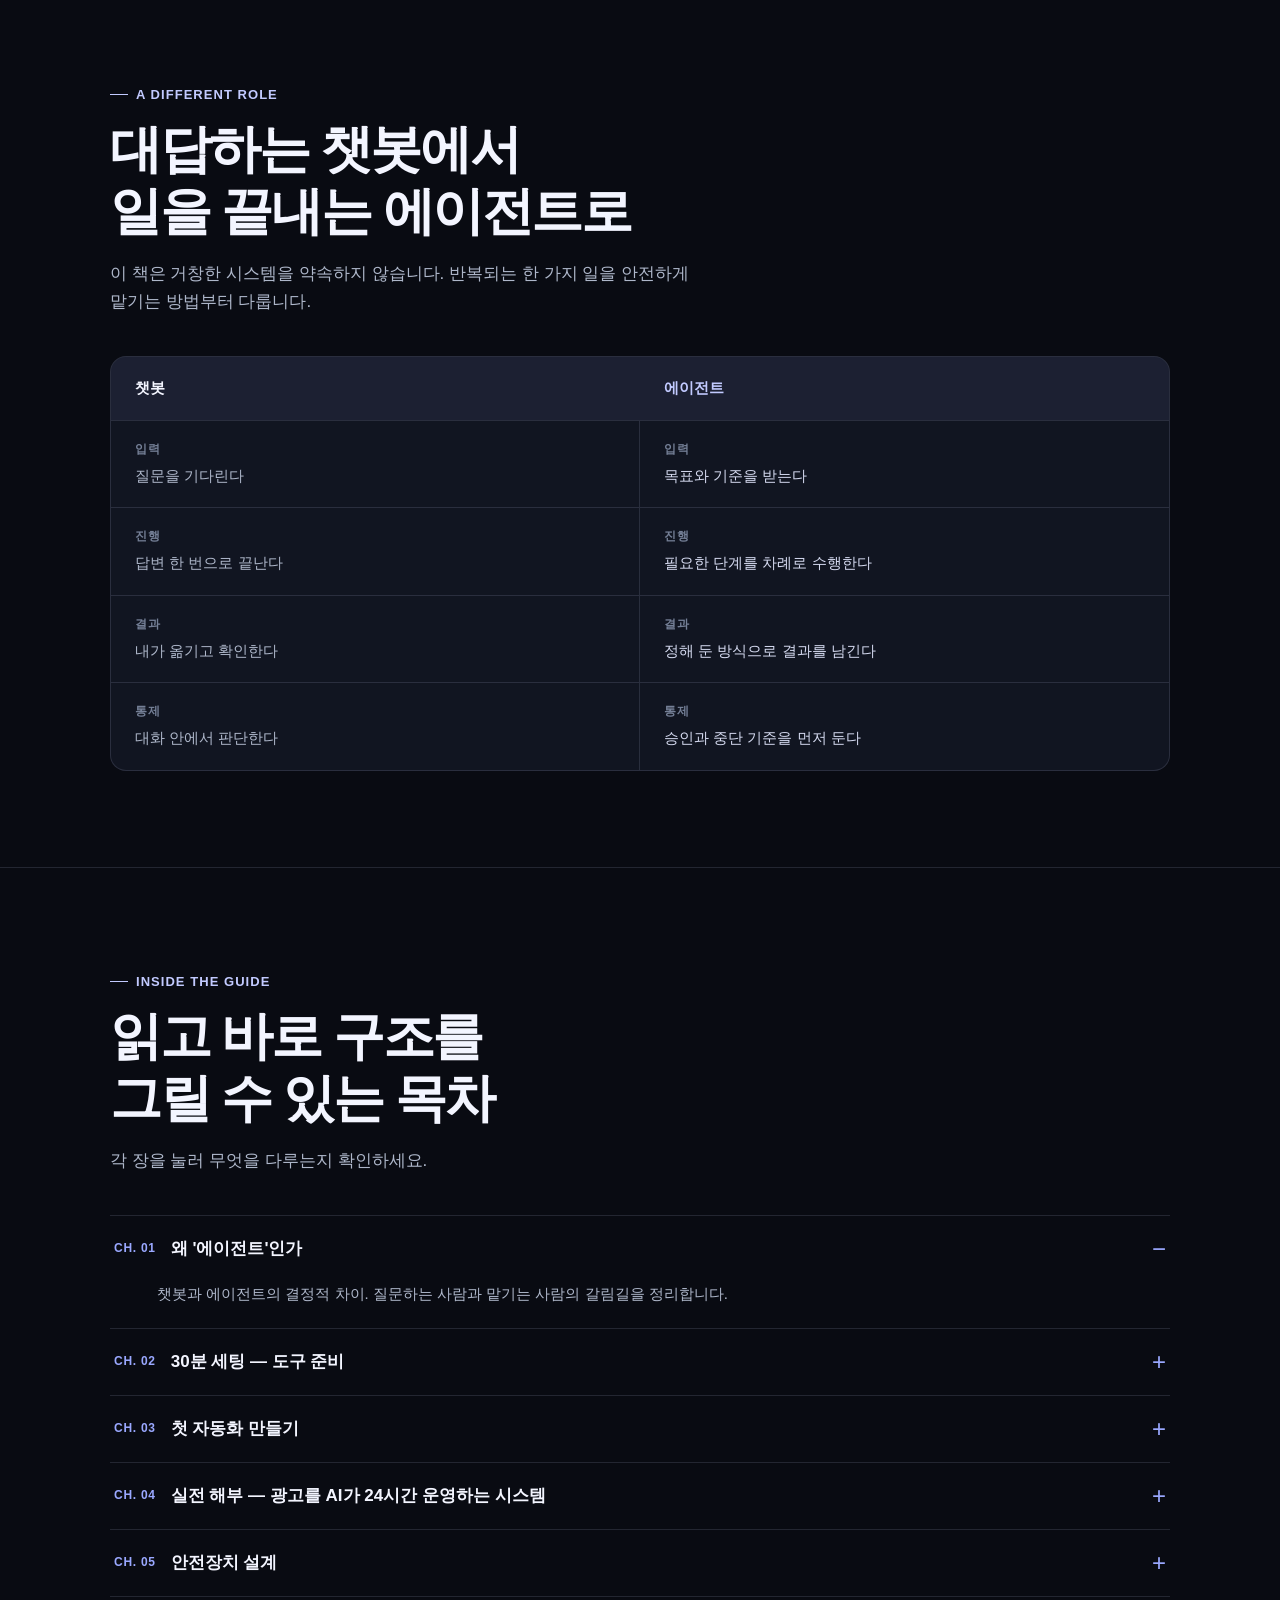
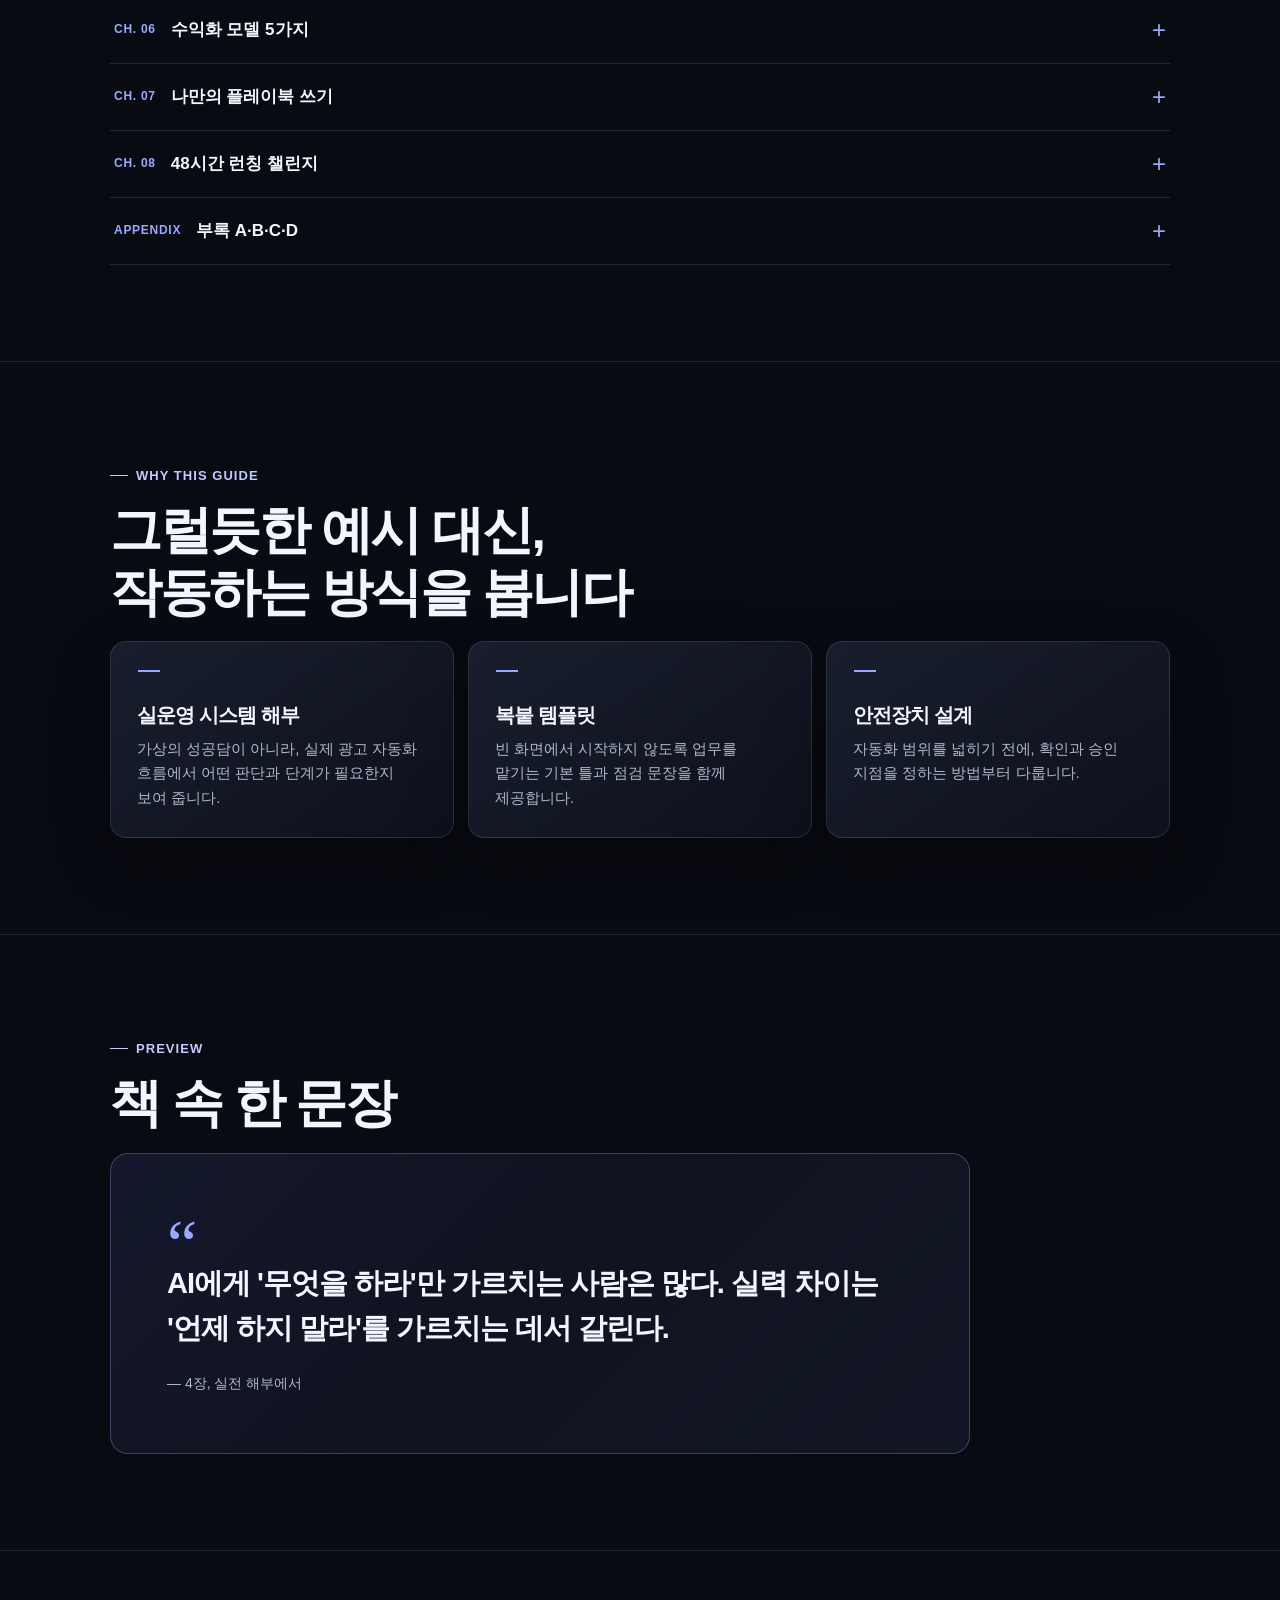
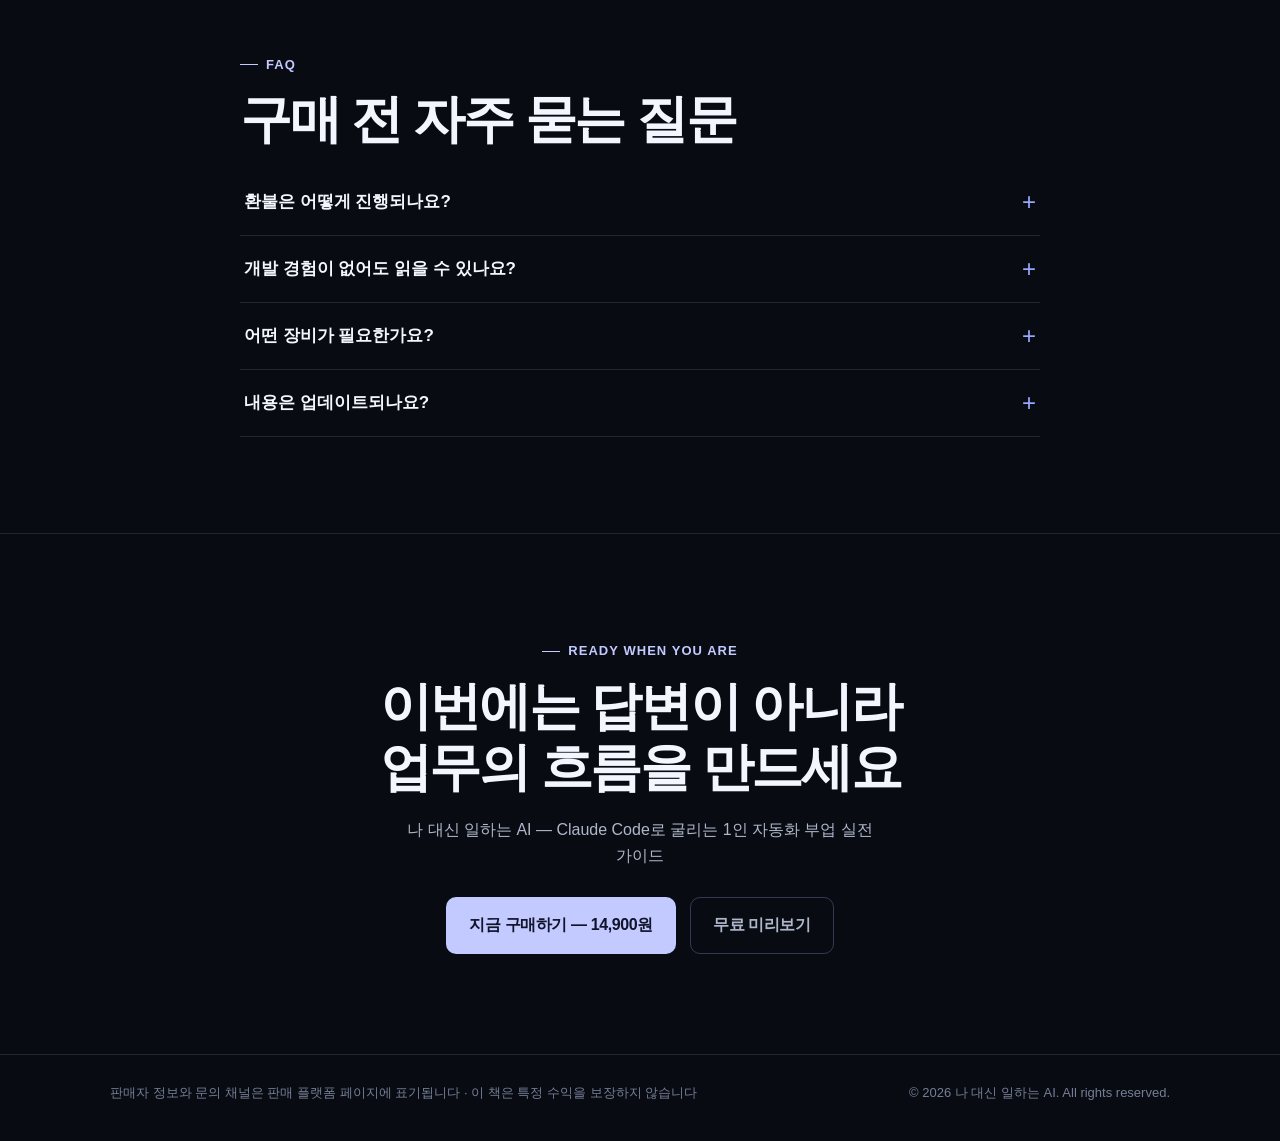
==== commit 8b6fb230: "wire buy buttons to litt.ly storefront" ====
--- a/index.html
+++ b/index.html
@@ -256,7 +256,7 @@
           <h1>AI에게 <br class="mobile-break">묻지 말고,<br><em>맡겨라</em></h1>
           <p class="hero-copy">ChatGPT에 질문만 하던 사람에서, AI에게 업무를 통째로 맡기는 사람으로. 실제로 운영 중인 광고 자동화 시스템을 해부하며 시작합니다.</p>
           <div class="cta-row">
-            <a class="button" data-buy-link href="#buy">지금 시작하기 — 14,900원</a>
+            <a class="button" data-buy-link href="https://litt.ly/vshop" target="_blank" rel="noopener">지금 구매하기 — 14,900원</a>
             <a class="button button--ghost" href="preview.pdf" download>무료 미리보기 (서문+1장)</a>
             <span class="hero-note">PDF 36쪽 · 본문 8장 + 부록 4종 · 구매 즉시 다운로드</span>
           </div>
@@ -359,7 +359,7 @@
           <p class="eyebrow">Ready when you are</p>
           <h2 id="buy-title">이번에는 답변이 아니라<br>업무의 흐름을 만드세요</h2>
           <p class="final-copy">나 대신 일하는 AI — Claude Code로 굴리는 1인 자동화 부업 실전 가이드</p>
-          <div class="cta-row"><a class="button" id="buy-link-copy" href="#buy">지금 시작하기 — 14,900원</a><a class="button button--ghost" href="preview.pdf" download>무료 미리보기</a></div>
+          <div class="cta-row"><a class="button" id="buy-link-copy" href="https://litt.ly/vshop" target="_blank" rel="noopener">지금 구매하기 — 14,900원</a><a class="button button--ghost" href="preview.pdf" download>무료 미리보기</a></div>
         </div>
       </section>
     </main>
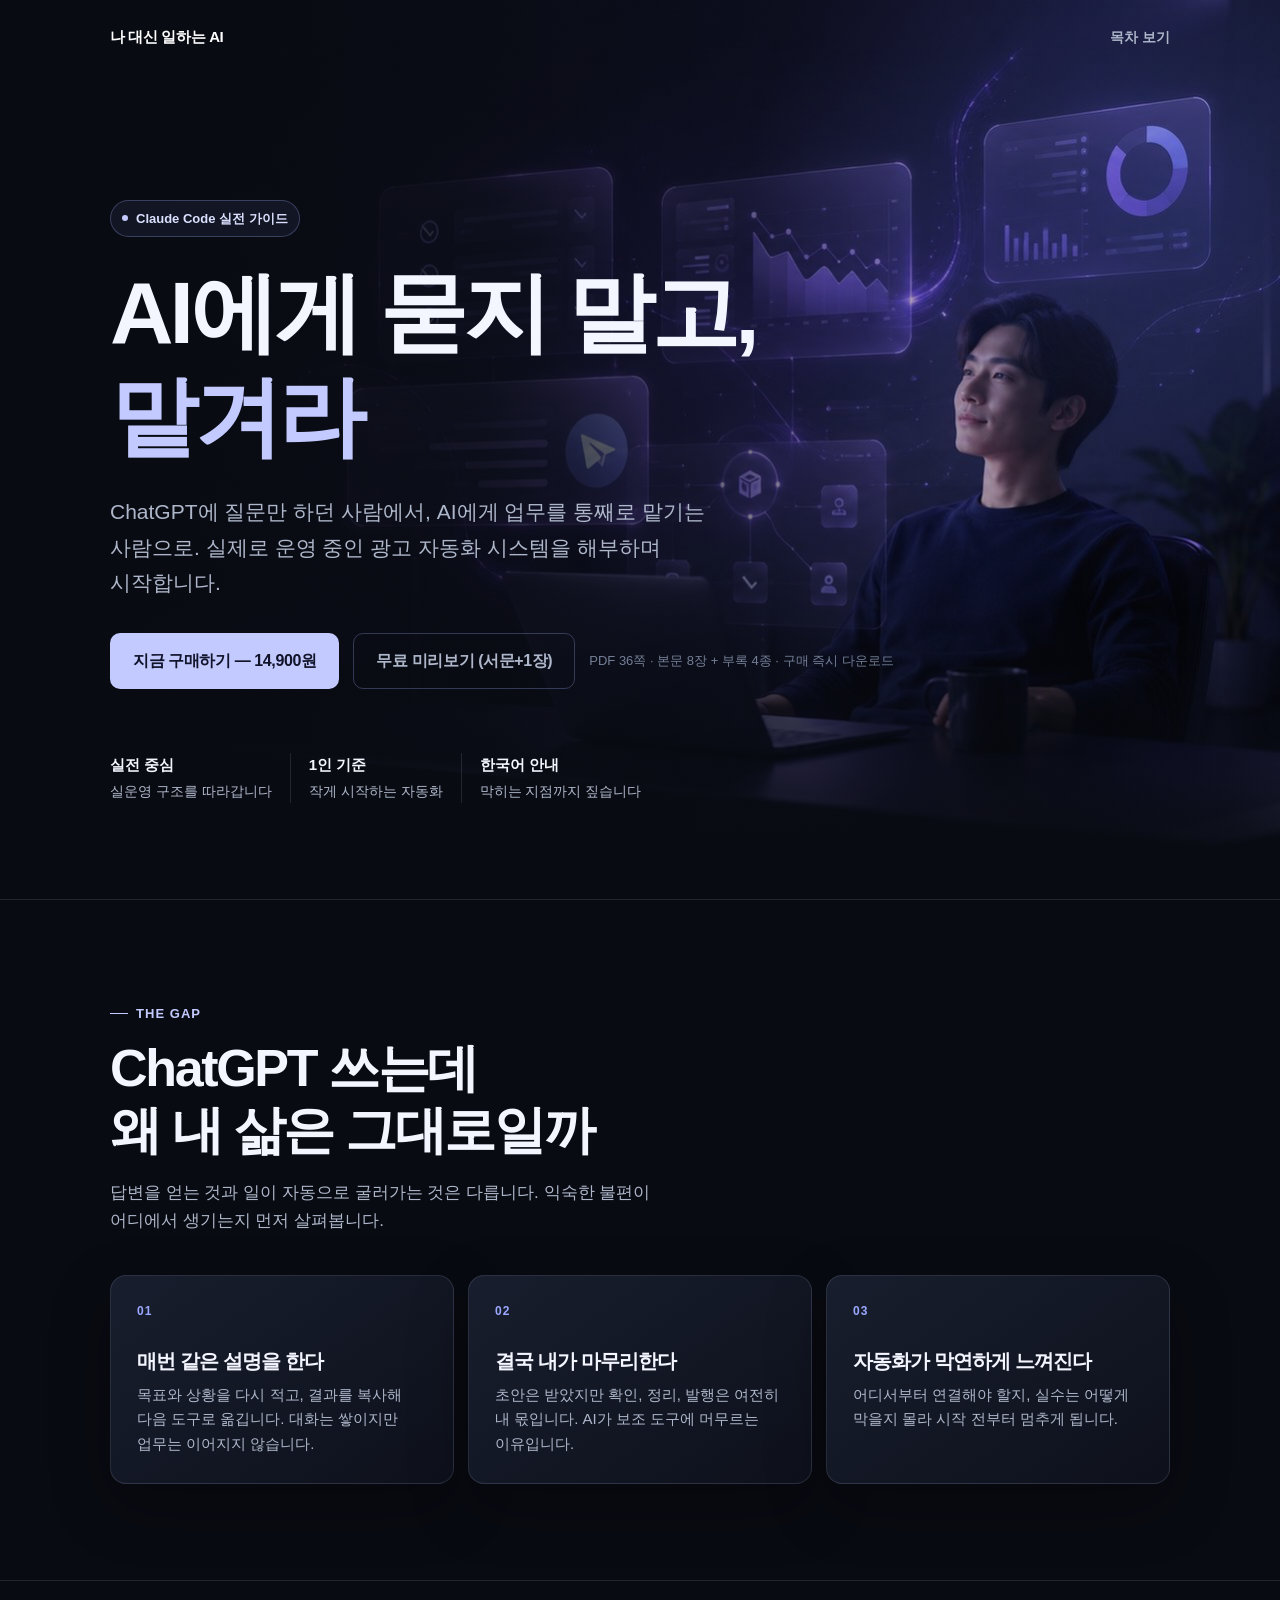
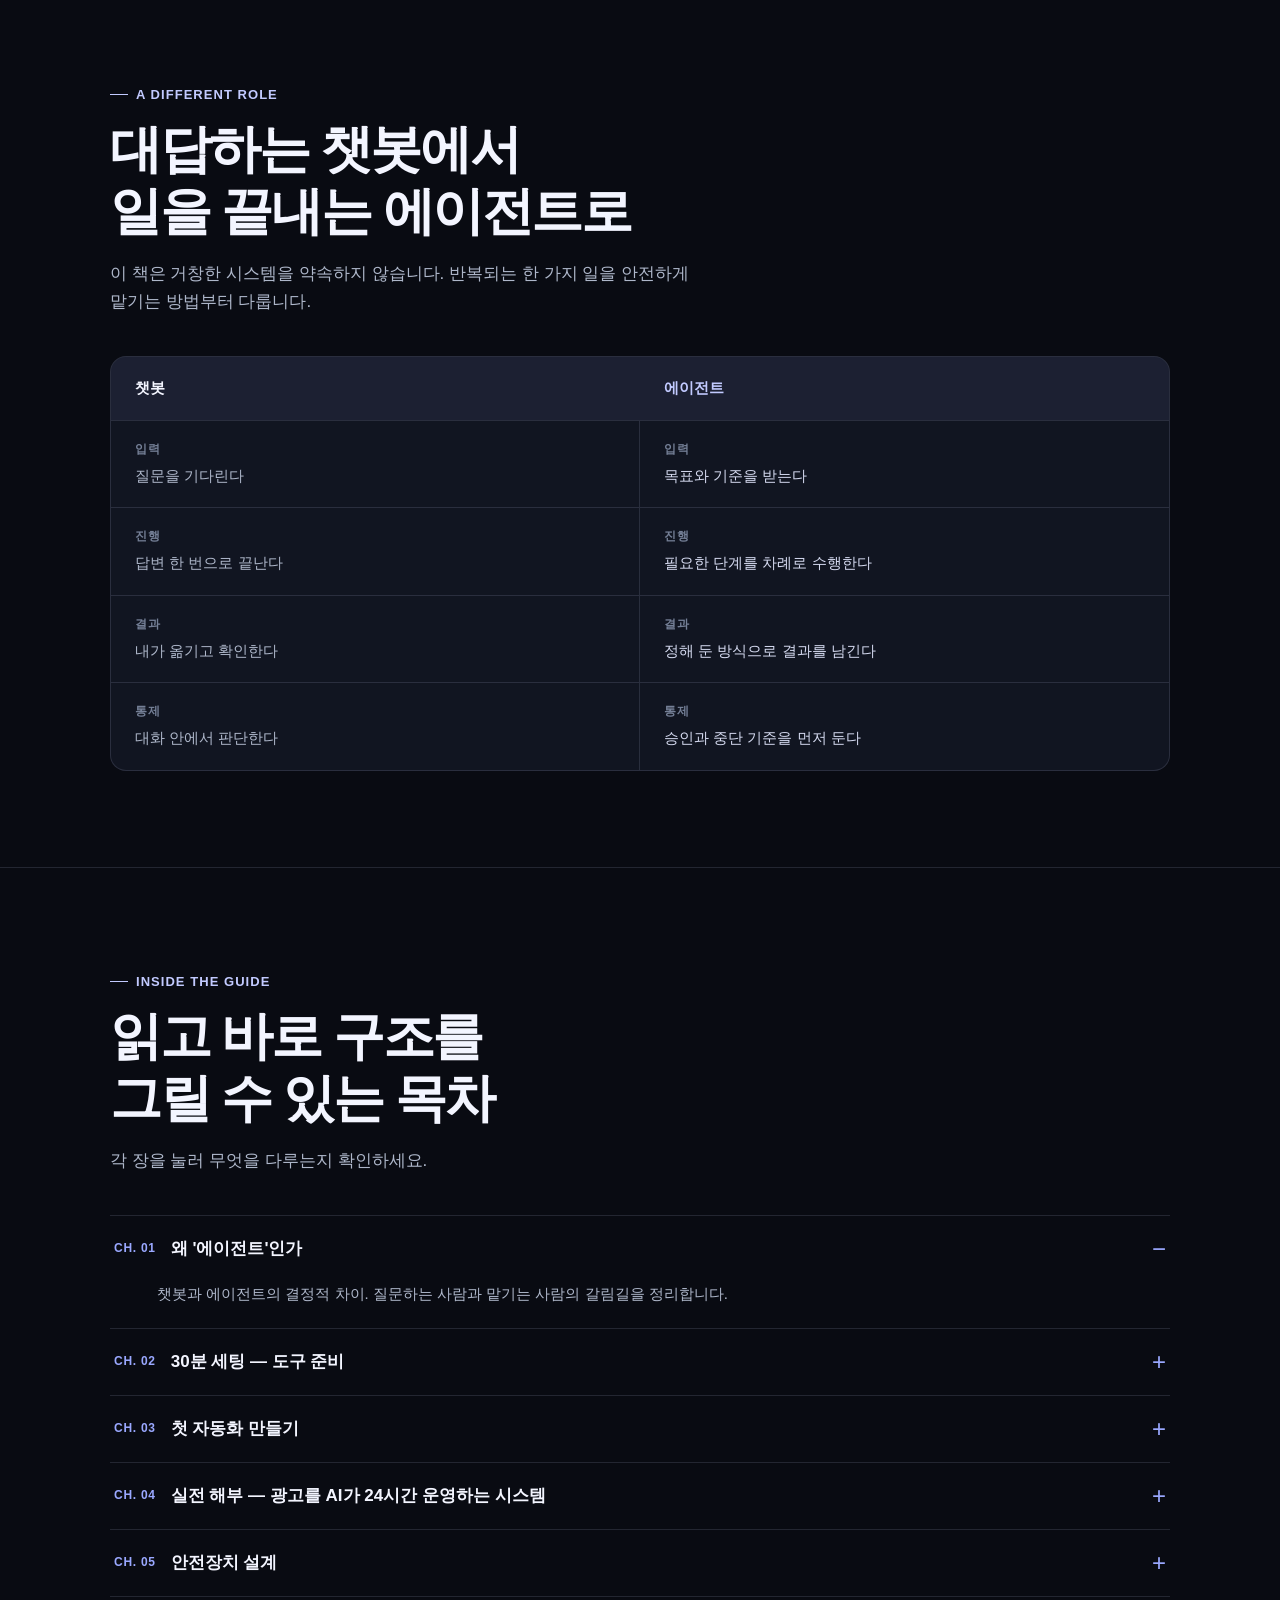
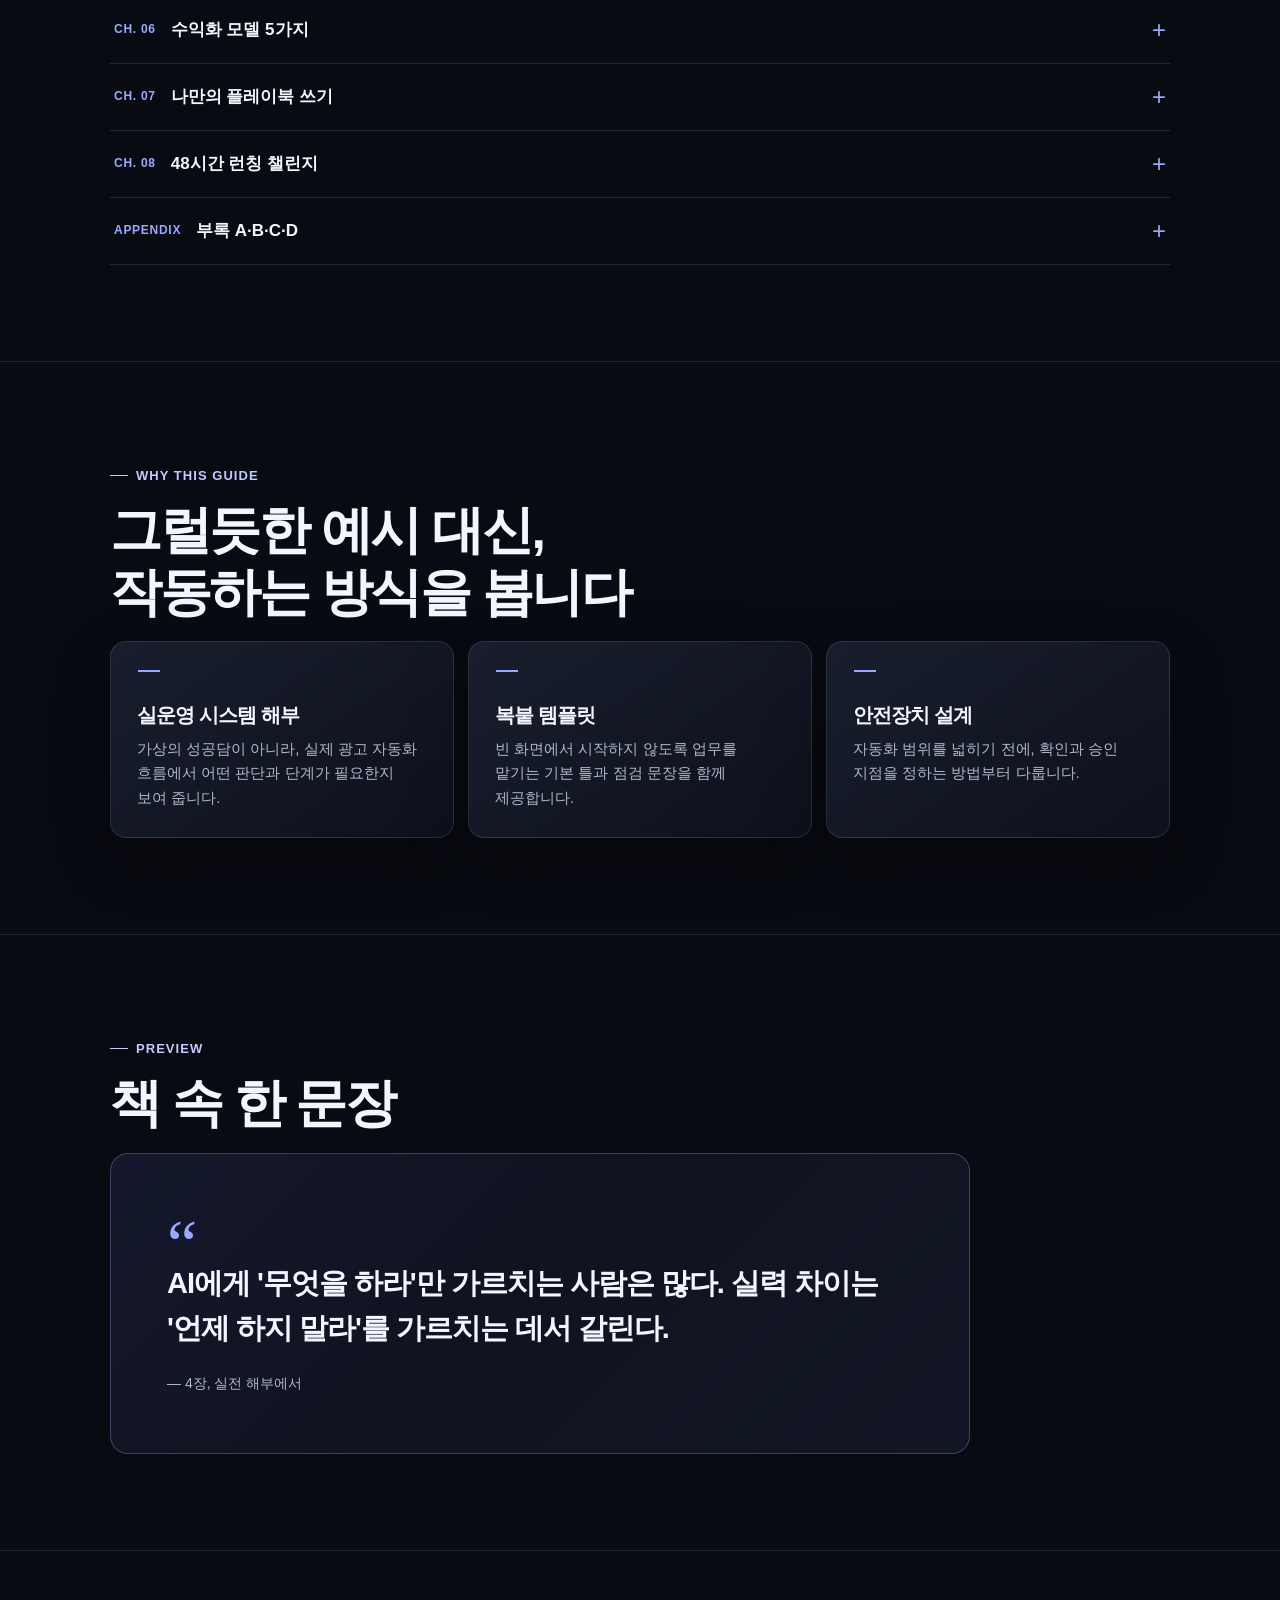
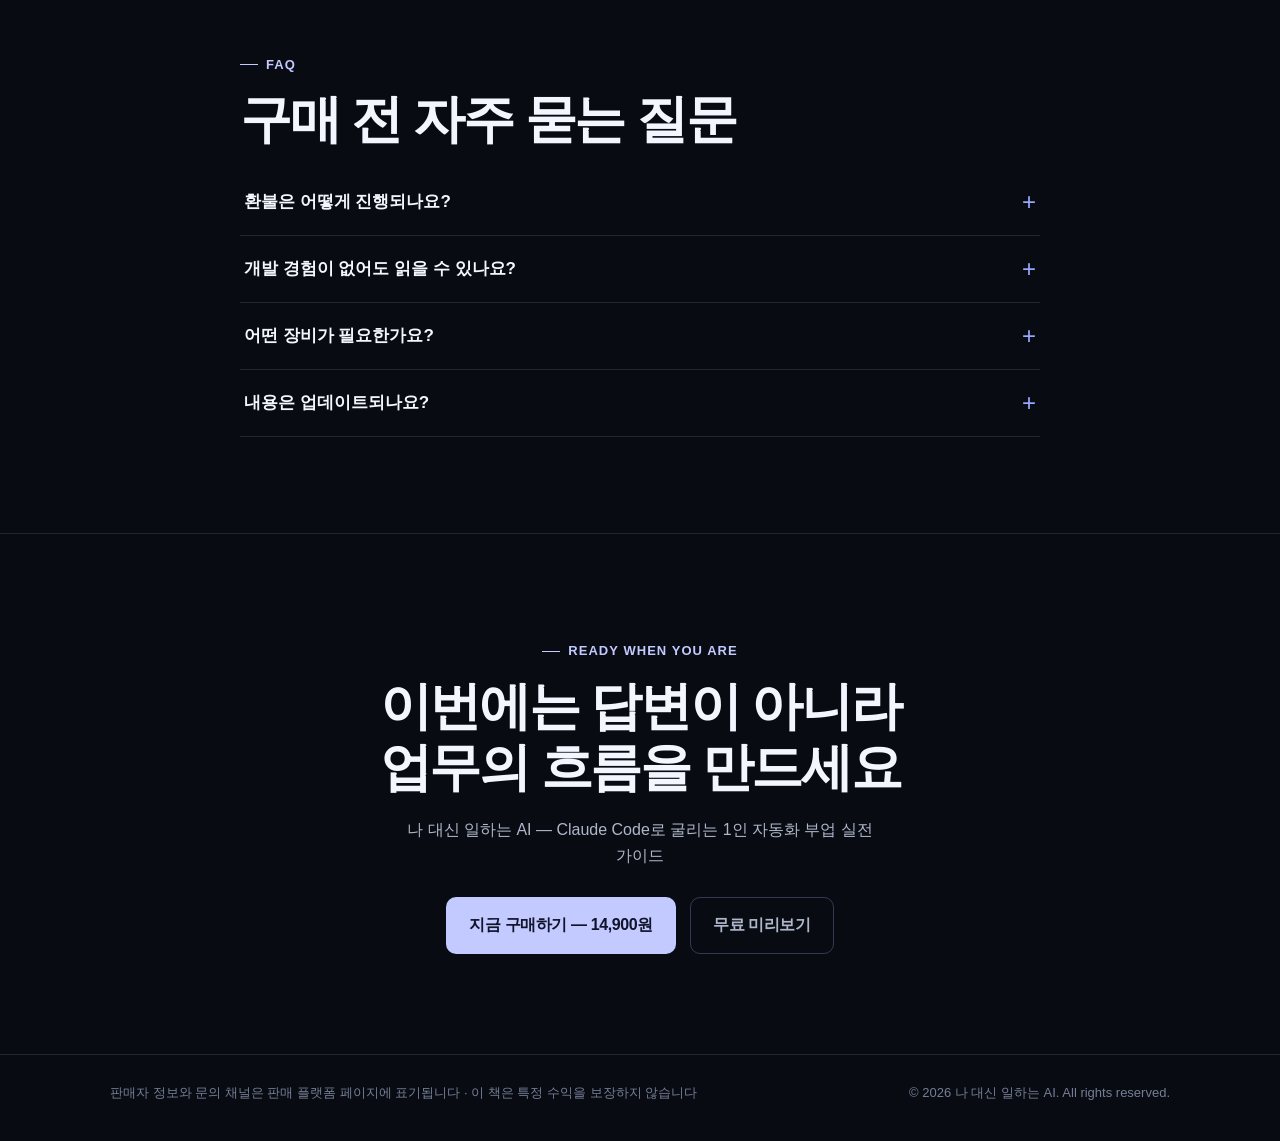
==== commit e69701aa: "add AI-generated hero image (ChatGPT), layered gradient overlay" ====
--- a/index.html
+++ b/index.html
@@ -87,6 +87,22 @@
       position: relative;
       padding: 25px 0 96px;
       isolation: isolate;
+      background-image:
+        linear-gradient(90deg, var(--bg) 4%, rgba(9,11,18,0.82) 38%, rgba(9,11,18,0.28) 74%, rgba(9,11,18,0.08) 100%),
+        linear-gradient(0deg, var(--bg) 2%, rgba(9,11,18,0) 42%),
+        url('hero.jpg');
+      background-size: cover, cover, cover;
+      background-position: center right, center, center right;
+      background-repeat: no-repeat;
+    }
+    @media (max-width: 760px) {
+      .hero {
+        background-image:
+          linear-gradient(180deg, rgba(9,11,18,0.62) 0%, rgba(9,11,18,0.86) 55%, var(--bg) 96%),
+          url('hero.jpg');
+        background-size: cover, 140% auto;
+        background-position: center, top center;
+      }
     }
     .hero::before {
       position: absolute;
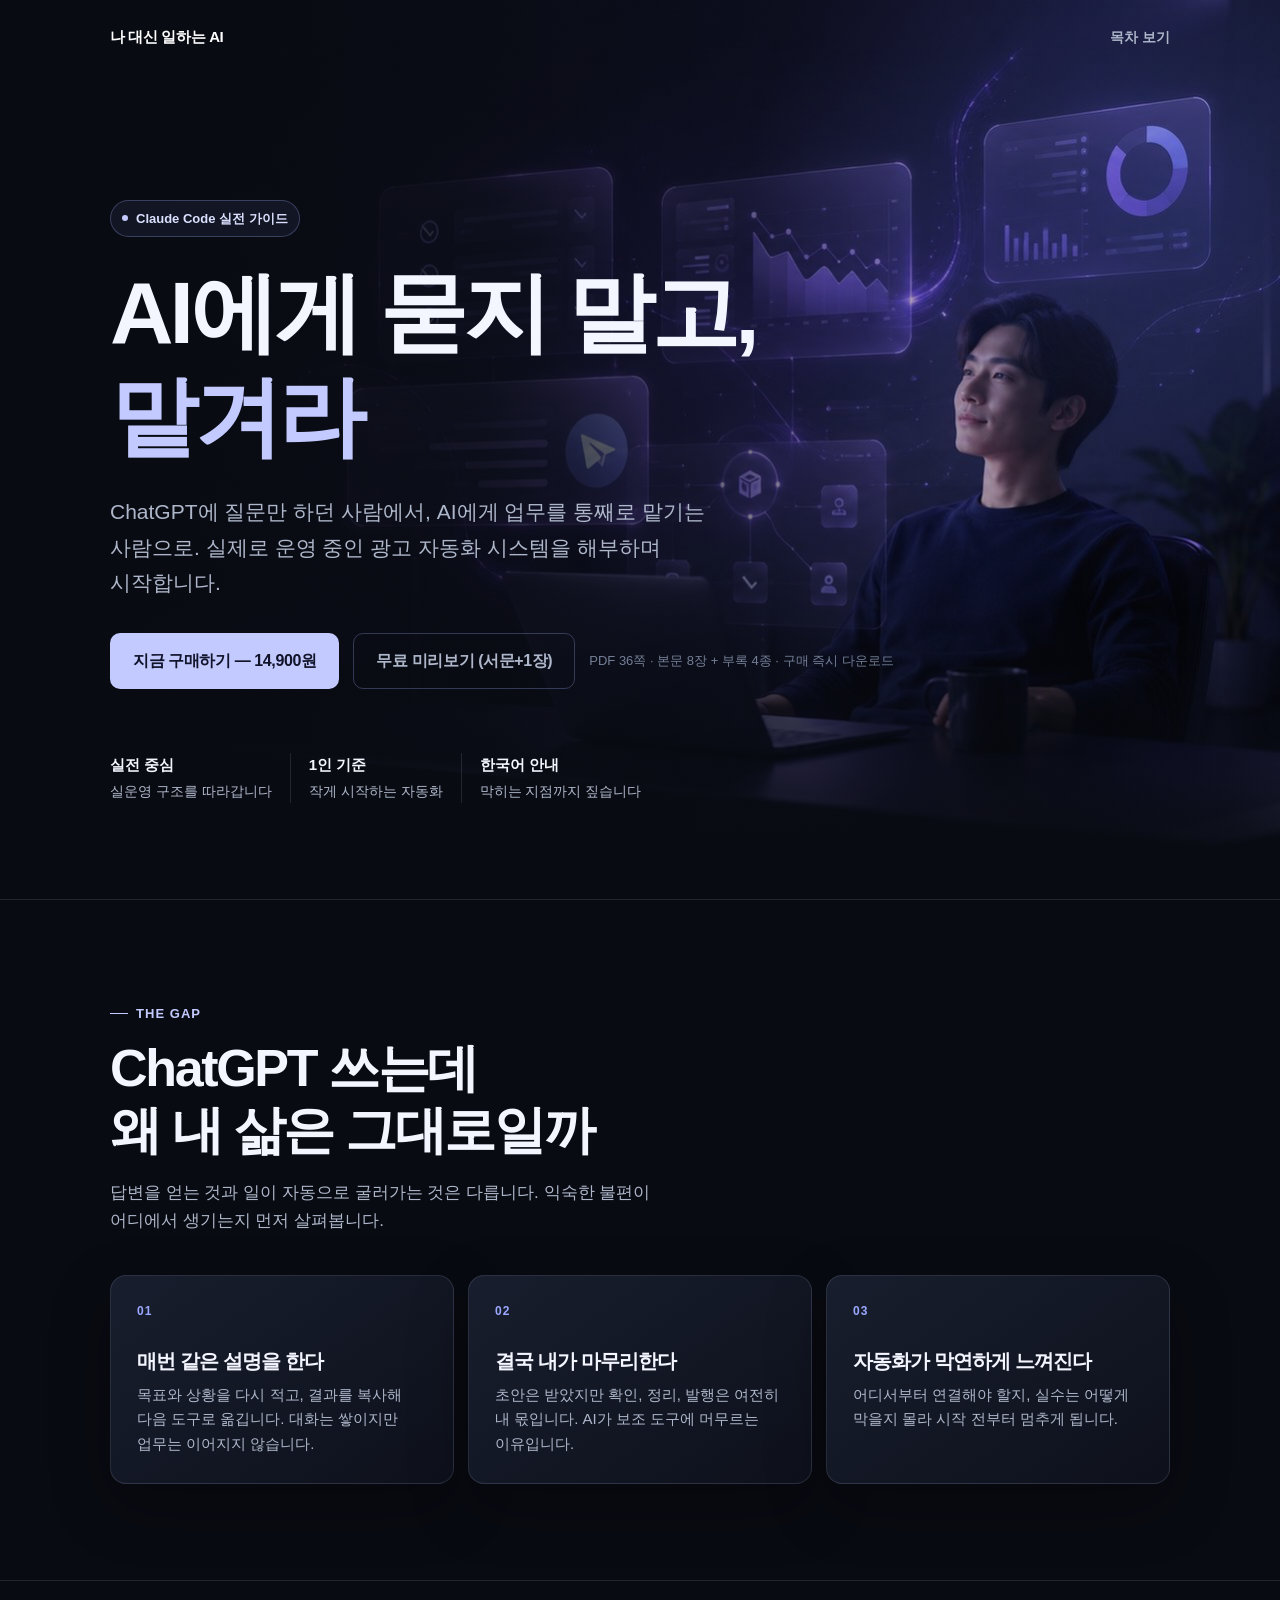
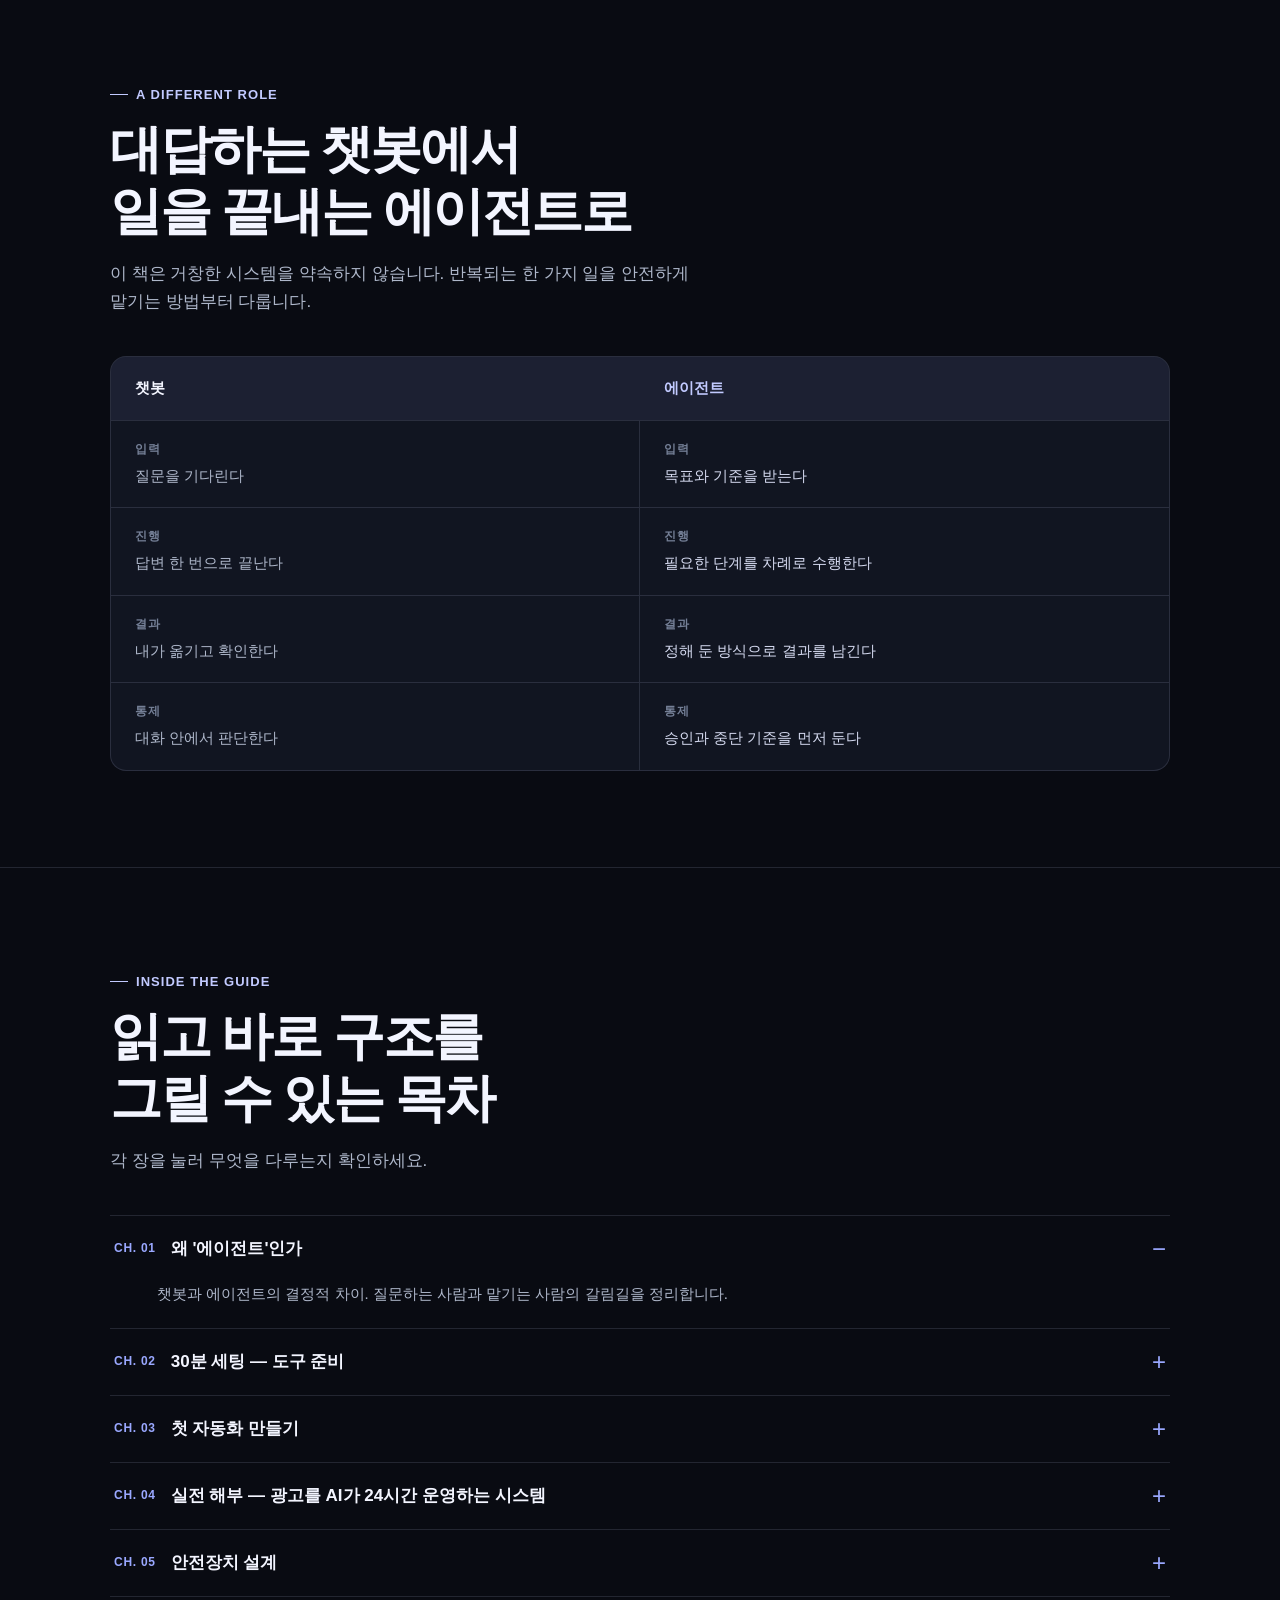
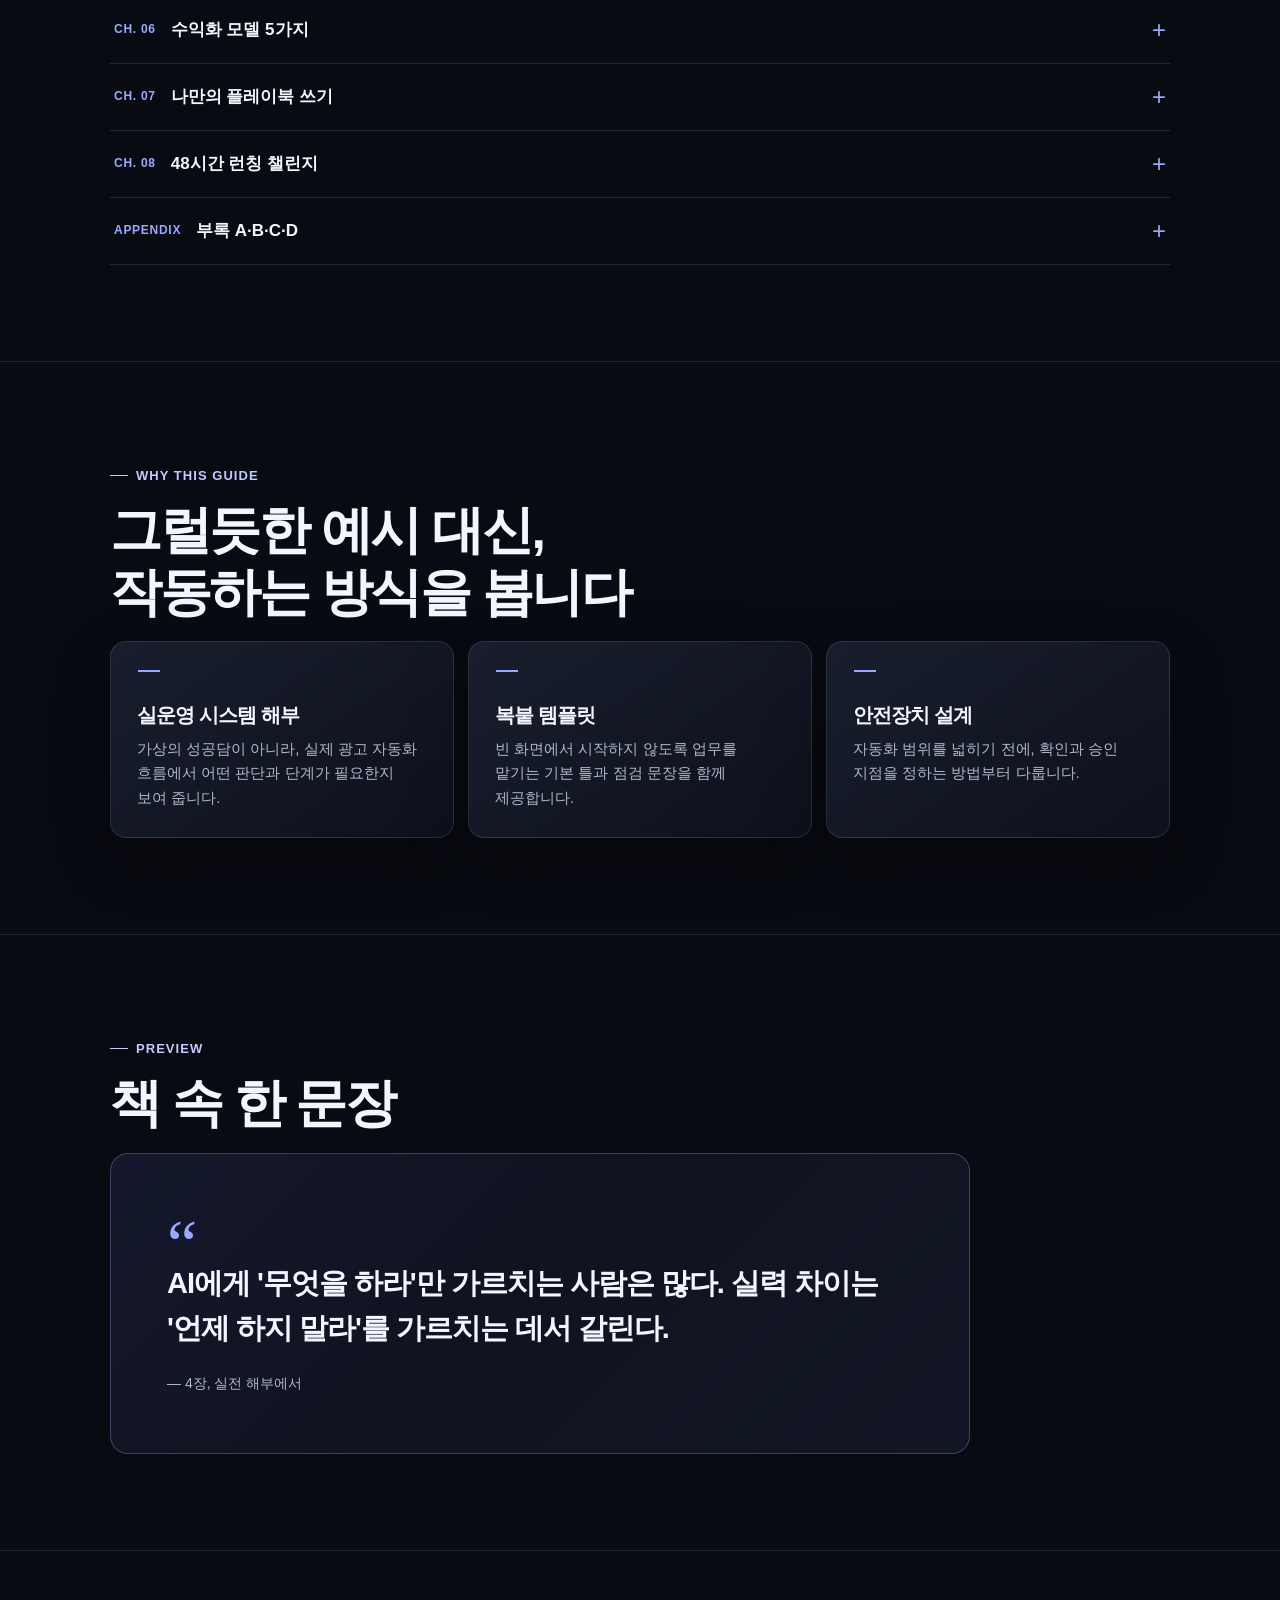
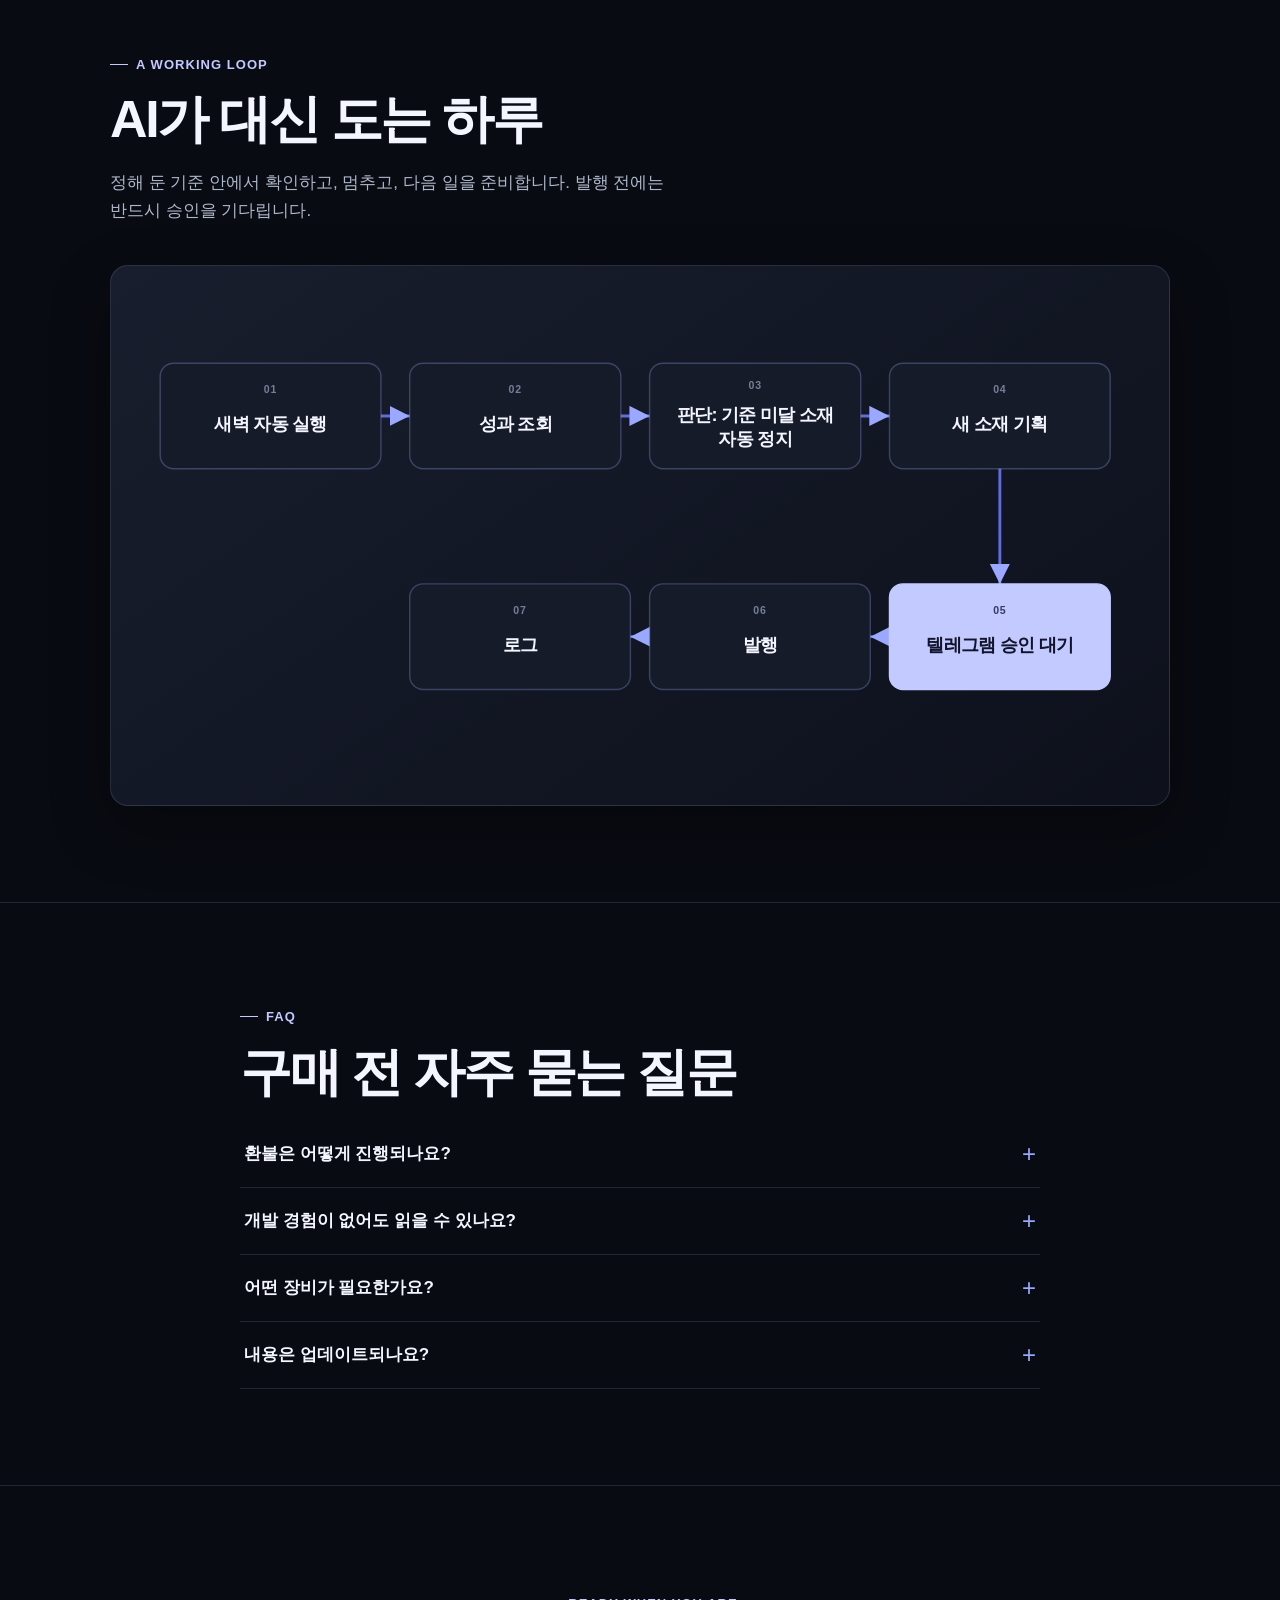
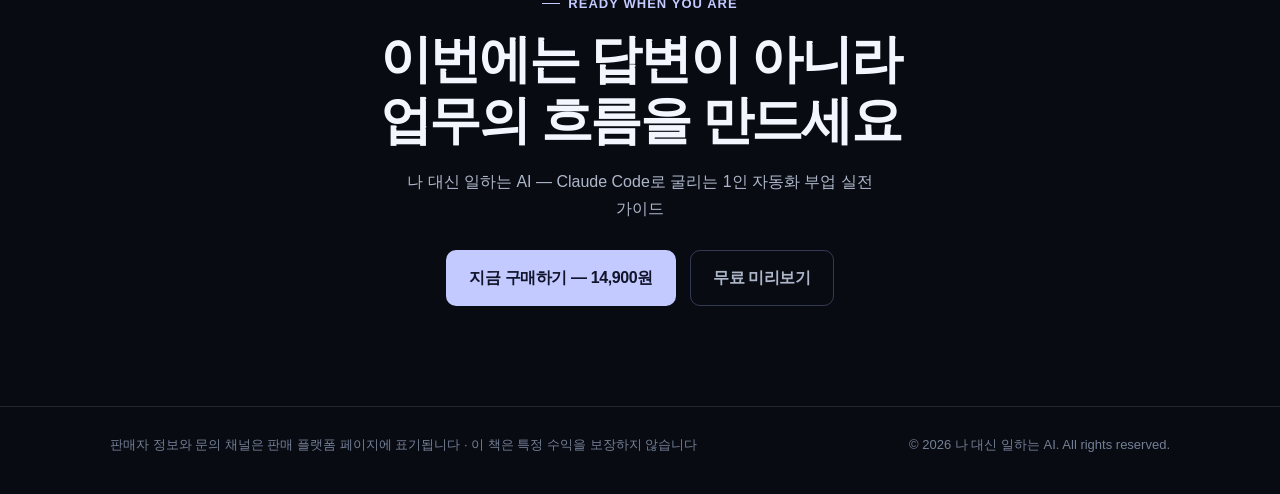
==== commit 2098ba60: "landing: add automation-flow infographic (Codex)" ====
--- a/index.html
+++ b/index.html
@@ -10,7 +10,26 @@
   <meta property="og:image" content="https://ert93333-ops.github.io/ai-agent-playbook/og-cover.png">
   <meta property="og:url" content="https://ert93333-ops.github.io/ai-agent-playbook/">
   <meta name="twitter:card" content="summary_large_image">
+  <meta name="keywords" content="AI 자동화, ChatGPT 부업, Claude Code, 1인 자동화, AI 에이전트, 자동화 부업, 광고 자동화, 업무 자동화 전자책">
+  <link rel="canonical" href="https://ert93333-ops.github.io/ai-agent-playbook/">
   <title>나 대신 일하는 AI | Claude Code 실전 가이드</title>
+  <script type="application/ld+json">
+  {
+    "@context": "https://schema.org",
+    "@type": "Product",
+    "name": "나 대신 일하는 AI — Claude Code로 굴리는 1인 자동화 부업 실전 가이드",
+    "image": "https://ert93333-ops.github.io/ai-agent-playbook/og-cover.png",
+    "description": "ChatGPT에 질문만 하던 사람을, AI에게 업무를 통째로 맡기는 사람으로. 실제로 운영 중인 광고 자동화 시스템을 해부한 실전 전자책. PDF 36쪽, 본문 8장 + 부록 4종.",
+    "brand": { "@type": "Brand", "name": "나 대신 일하는 AI" },
+    "offers": {
+      "@type": "Offer",
+      "price": "14900",
+      "priceCurrency": "KRW",
+      "availability": "https://schema.org/InStock",
+      "url": "https://litt.ly/vshop"
+    }
+  }
+  </script>
   <style>
     :root {
       color-scheme: dark;
@@ -219,6 +238,18 @@
     cite { color: var(--muted); font-size: 14px; font-style: normal; }
     .placeholder-label { display: inline-block; margin-top: 28px; padding: 5px 8px; border: 1px solid var(--line); border-radius: 4px; color: var(--faint); font-size: 11px; letter-spacing: .04em; }
 
+    .workflow { overflow: hidden; padding: clamp(18px, 3vw, 30px); border: 1px solid var(--line); border-radius: 18px; background: linear-gradient(145deg, rgba(27, 33, 50, .88), rgba(14, 18, 29, .88)); box-shadow: var(--shadow); }
+    .workflow-svg { display: block; width: 100%; max-width: 100%; height: auto; }
+    .workflow-svg--mobile { display: none; }
+    .workflow-path { fill: none; stroke: var(--accent-deep); stroke-linecap: round; stroke-linejoin: round; stroke-width: 3; }
+    .workflow-node { fill: var(--surface-raised); stroke: var(--line-strong); stroke-width: 1.5; }
+    .workflow-node--approval { fill: var(--accent-strong); stroke: var(--accent-strong); }
+    .workflow-label, .workflow-step { font-family: var(--font); text-anchor: middle; }
+    .workflow-label { fill: var(--text); font-size: 19px; font-weight: 750; letter-spacing: -.04em; }
+    .workflow-label--approval { fill: #11142a; }
+    .workflow-step { fill: var(--faint); font-size: 11px; font-weight: 800; letter-spacing: .08em; }
+    .workflow-step--approval { fill: #353b66; }
+
     .faq { max-width: 800px; }
     .faq summary { padding-right: 4px; }
     .faq .details-body { padding-left: 4px; }
@@ -243,6 +274,8 @@
       .comparison-head div, .comparison-row div { padding: 15px 13px; font-size: 14px; }
       .comparison-row div { font-size: 13px; line-height: 1.55; }
       .details-body { padding-left: 39px; }
+      .workflow-svg--desktop { display: none; }
+      .workflow-svg--mobile { display: block; }
       .final { padding: 80px 0; }
       br.mobile-break { display: block; }
       .hero-note { flex-basis: 100%; }
@@ -359,6 +392,42 @@
         </div>
       </section>
 
+      <section class="section section--border" aria-labelledby="day-title">
+        <div class="container">
+          <p class="eyebrow">A working loop</p>
+          <h2 id="day-title">AI가 대신 도는 하루</h2>
+          <p class="section-intro">정해 둔 기준 안에서 확인하고, 멈추고, 다음 일을 준비합니다. 발행 전에는 반드시 승인을 기다립니다.</p>
+          <div class="workflow">
+            <svg class="workflow-svg workflow-svg--desktop" viewBox="0 0 1040 500" role="img" aria-labelledby="workflow-desktop-title workflow-desktop-desc" xmlns="http://www.w3.org/2000/svg">
+              <title id="workflow-desktop-title">AI 자동화 하루 흐름</title>
+              <desc id="workflow-desktop-desc">새벽 자동 실행부터 성과 조회, 기준 미달 소재 자동 정지, 새 소재 기획, 텔레그램 승인 대기, 발행, 로그 기록까지 이어지는 흐름입니다.</desc>
+              <defs><marker id="workflow-arrow-desktop" markerWidth="10" markerHeight="10" refX="7" refY="3.5" orient="auto"><path d="M0,0 L0,7 L7,3.5 z" fill="var(--accent)" /></marker></defs>
+              <path class="workflow-path" d="M250 125H280" marker-end="url(#workflow-arrow-desktop)" /><path class="workflow-path" d="M500 125H530" marker-end="url(#workflow-arrow-desktop)" /><path class="workflow-path" d="M750 125H780" marker-end="url(#workflow-arrow-desktop)" /><path class="workflow-path" d="M895 180V300" marker-end="url(#workflow-arrow-desktop)" /><path class="workflow-path" d="M780 355H760" marker-end="url(#workflow-arrow-desktop)" /><path class="workflow-path" d="M530 355H510" marker-end="url(#workflow-arrow-desktop)" />
+              <rect class="workflow-node" x="20" y="70" width="230" height="110" rx="14" /><text class="workflow-step" x="135" y="101">01</text><text class="workflow-label" x="135" y="140">새벽 자동 실행</text>
+              <rect class="workflow-node" x="280" y="70" width="220" height="110" rx="14" /><text class="workflow-step" x="390" y="101">02</text><text class="workflow-label" x="390" y="140">성과 조회</text>
+              <rect class="workflow-node" x="530" y="70" width="220" height="110" rx="14" /><text class="workflow-step" x="640" y="97">03</text><text class="workflow-label" x="640" y="130"><tspan x="640">판단: 기준 미달 소재</tspan><tspan x="640" dy="25">자동 정지</tspan></text>
+              <rect class="workflow-node" x="780" y="70" width="230" height="110" rx="14" /><text class="workflow-step" x="895" y="101">04</text><text class="workflow-label" x="895" y="140">새 소재 기획</text>
+              <rect class="workflow-node workflow-node--approval" x="780" y="300" width="230" height="110" rx="14" /><text class="workflow-step workflow-step--approval" x="895" y="331">05</text><text class="workflow-label workflow-label--approval" x="895" y="370">텔레그램 승인 대기</text>
+              <rect class="workflow-node" x="530" y="300" width="230" height="110" rx="14" /><text class="workflow-step" x="645" y="331">06</text><text class="workflow-label" x="645" y="370">발행</text>
+              <rect class="workflow-node" x="280" y="300" width="230" height="110" rx="14" /><text class="workflow-step" x="395" y="331">07</text><text class="workflow-label" x="395" y="370">로그</text>
+            </svg>
+            <svg class="workflow-svg workflow-svg--mobile" viewBox="0 0 343 920" role="img" aria-labelledby="workflow-mobile-title workflow-mobile-desc" xmlns="http://www.w3.org/2000/svg">
+              <title id="workflow-mobile-title">AI 자동화 하루 흐름</title>
+              <desc id="workflow-mobile-desc">새벽 자동 실행부터 성과 조회, 기준 미달 소재 자동 정지, 새 소재 기획, 텔레그램 승인 대기, 발행, 로그 기록까지 이어지는 흐름입니다.</desc>
+              <defs><marker id="workflow-arrow-mobile" markerWidth="10" markerHeight="10" refX="7" refY="3.5" orient="auto"><path d="M0,0 L0,7 L7,3.5 z" fill="var(--accent)" /></marker></defs>
+              <path class="workflow-path" d="M171.5 108V145" marker-end="url(#workflow-arrow-mobile)" /><path class="workflow-path" d="M171.5 225V262" marker-end="url(#workflow-arrow-mobile)" /><path class="workflow-path" d="M171.5 366V403" marker-end="url(#workflow-arrow-mobile)" /><path class="workflow-path" d="M171.5 483V520" marker-end="url(#workflow-arrow-mobile)" /><path class="workflow-path" d="M171.5 600V637" marker-end="url(#workflow-arrow-mobile)" /><path class="workflow-path" d="M171.5 717V754" marker-end="url(#workflow-arrow-mobile)" />
+              <rect class="workflow-node" x="20" y="28" width="303" height="80" rx="14" /><text class="workflow-step" x="171.5" y="55">01</text><text class="workflow-label" x="171.5" y="84">새벽 자동 실행</text>
+              <rect class="workflow-node" x="20" y="145" width="303" height="80" rx="14" /><text class="workflow-step" x="171.5" y="172">02</text><text class="workflow-label" x="171.5" y="201">성과 조회</text>
+              <rect class="workflow-node" x="20" y="262" width="303" height="104" rx="14" /><text class="workflow-step" x="171.5" y="289">03</text><text class="workflow-label" x="171.5" y="320"><tspan x="171.5">판단: 기준 미달 소재</tspan><tspan x="171.5" dy="24">자동 정지</tspan></text>
+              <rect class="workflow-node" x="20" y="403" width="303" height="80" rx="14" /><text class="workflow-step" x="171.5" y="430">04</text><text class="workflow-label" x="171.5" y="459">새 소재 기획</text>
+              <rect class="workflow-node workflow-node--approval" x="20" y="520" width="303" height="80" rx="14" /><text class="workflow-step workflow-step--approval" x="171.5" y="547">05</text><text class="workflow-label workflow-label--approval" x="171.5" y="576">텔레그램 승인 대기</text>
+              <rect class="workflow-node" x="20" y="637" width="303" height="80" rx="14" /><text class="workflow-step" x="171.5" y="664">06</text><text class="workflow-label" x="171.5" y="693">발행</text>
+              <rect class="workflow-node" x="20" y="754" width="303" height="80" rx="14" /><text class="workflow-step" x="171.5" y="781">07</text><text class="workflow-label" x="171.5" y="810">로그</text>
+            </svg>
+          </div>
+        </div>
+      </section>
+
       <section class="section section--border" aria-labelledby="faq-title">
         <div class="container faq">
           <p class="eyebrow">FAQ</p>
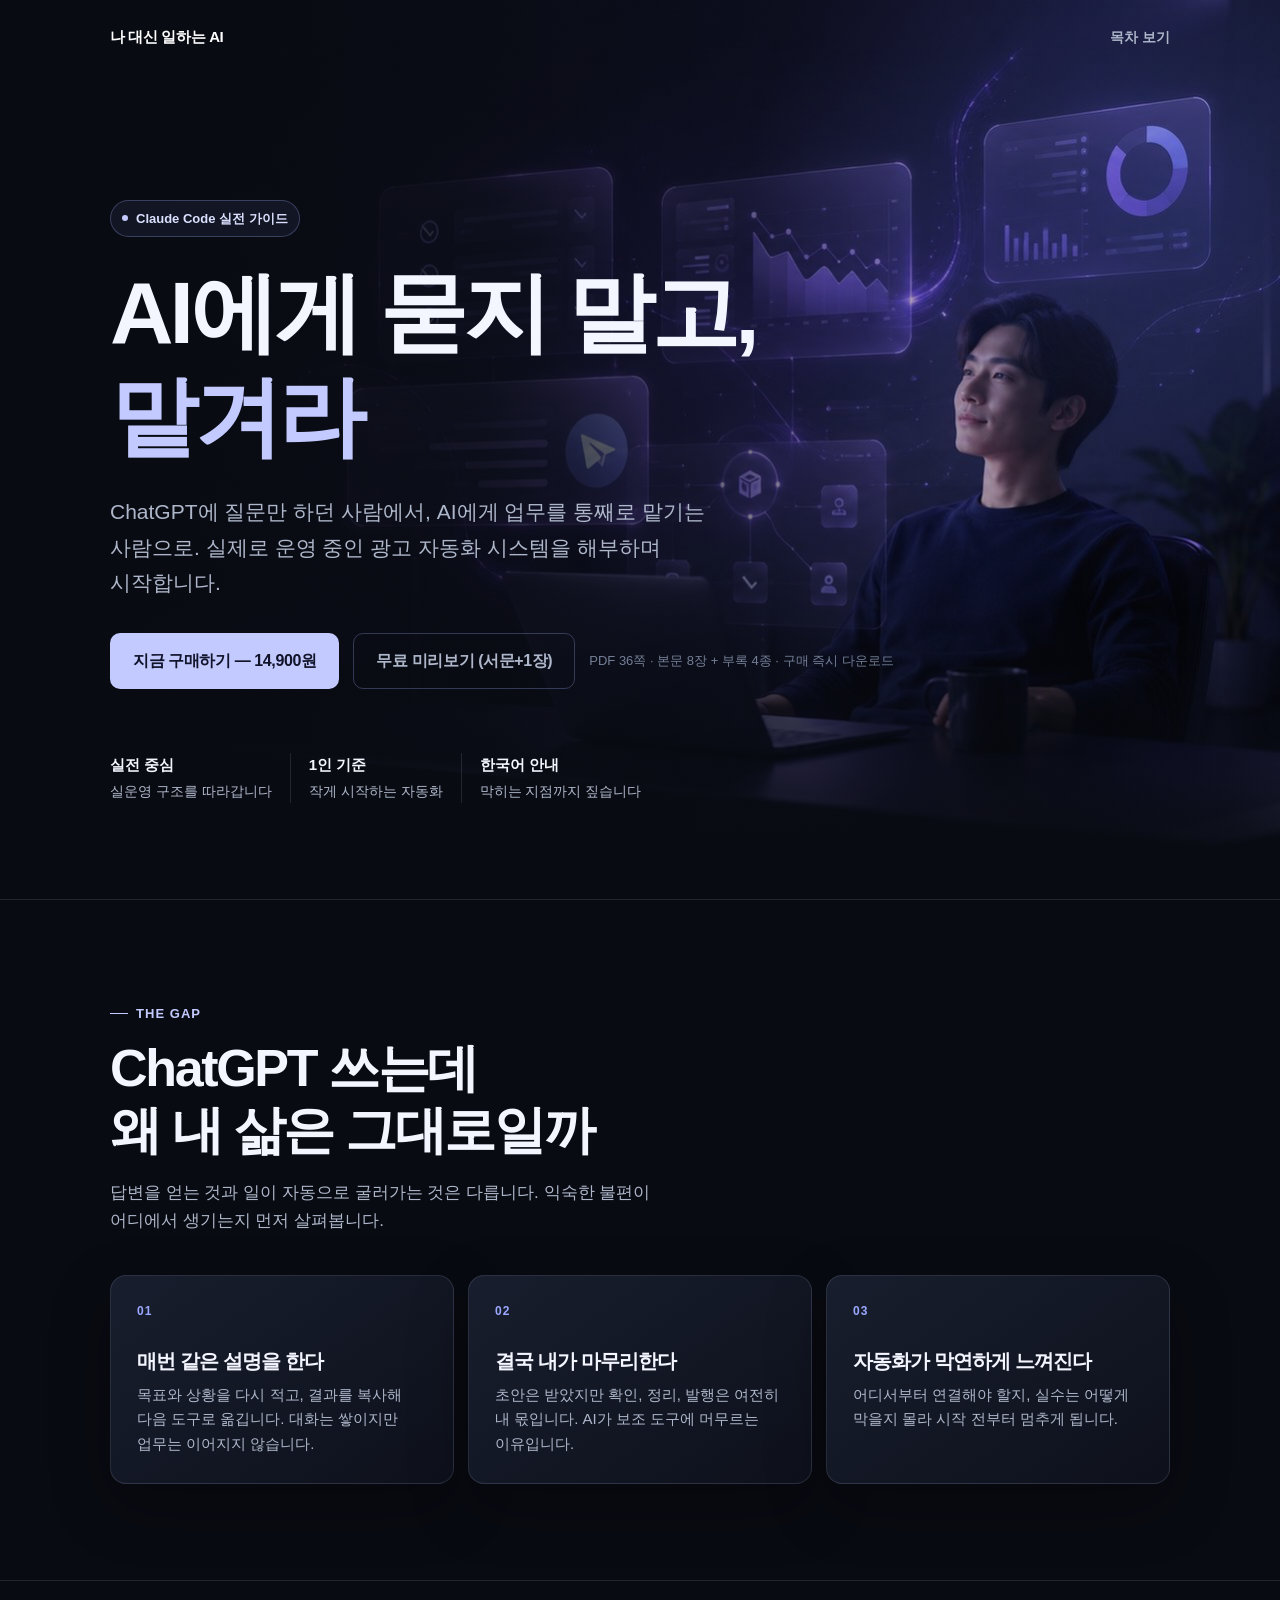
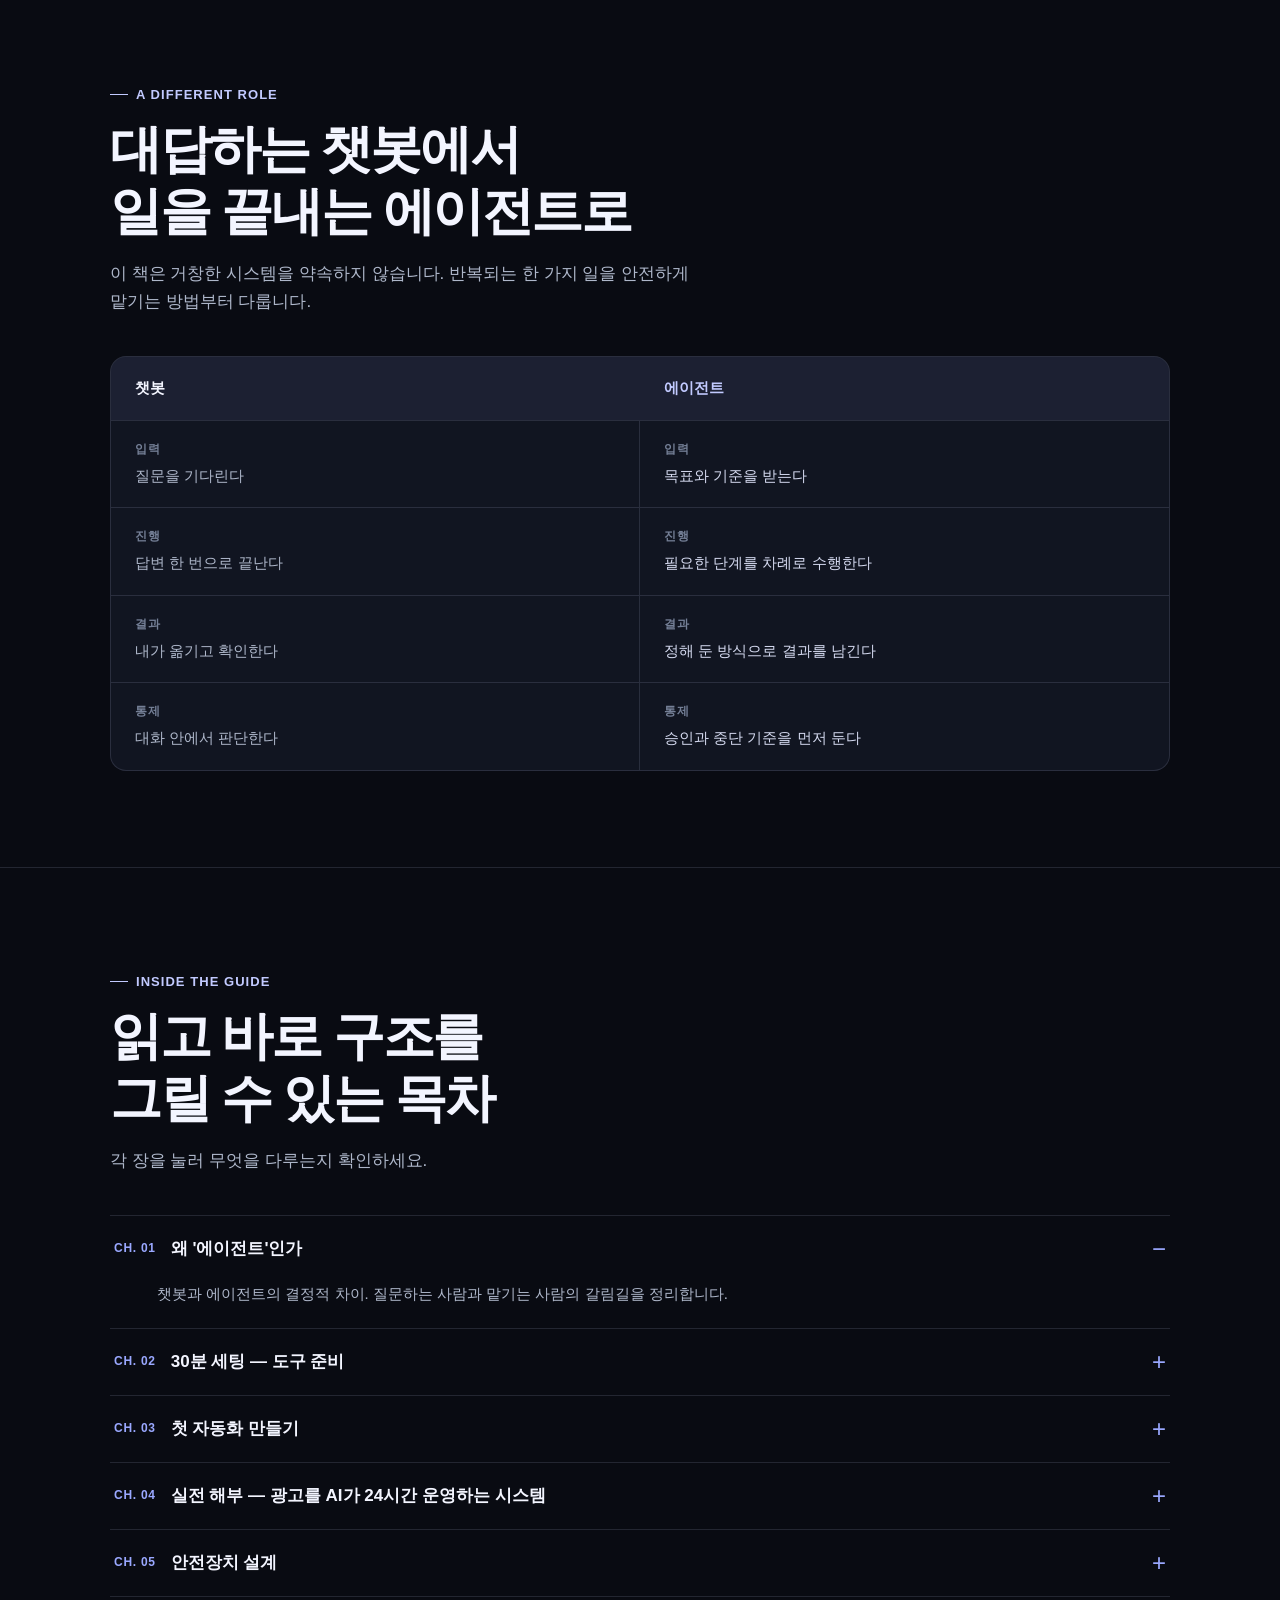
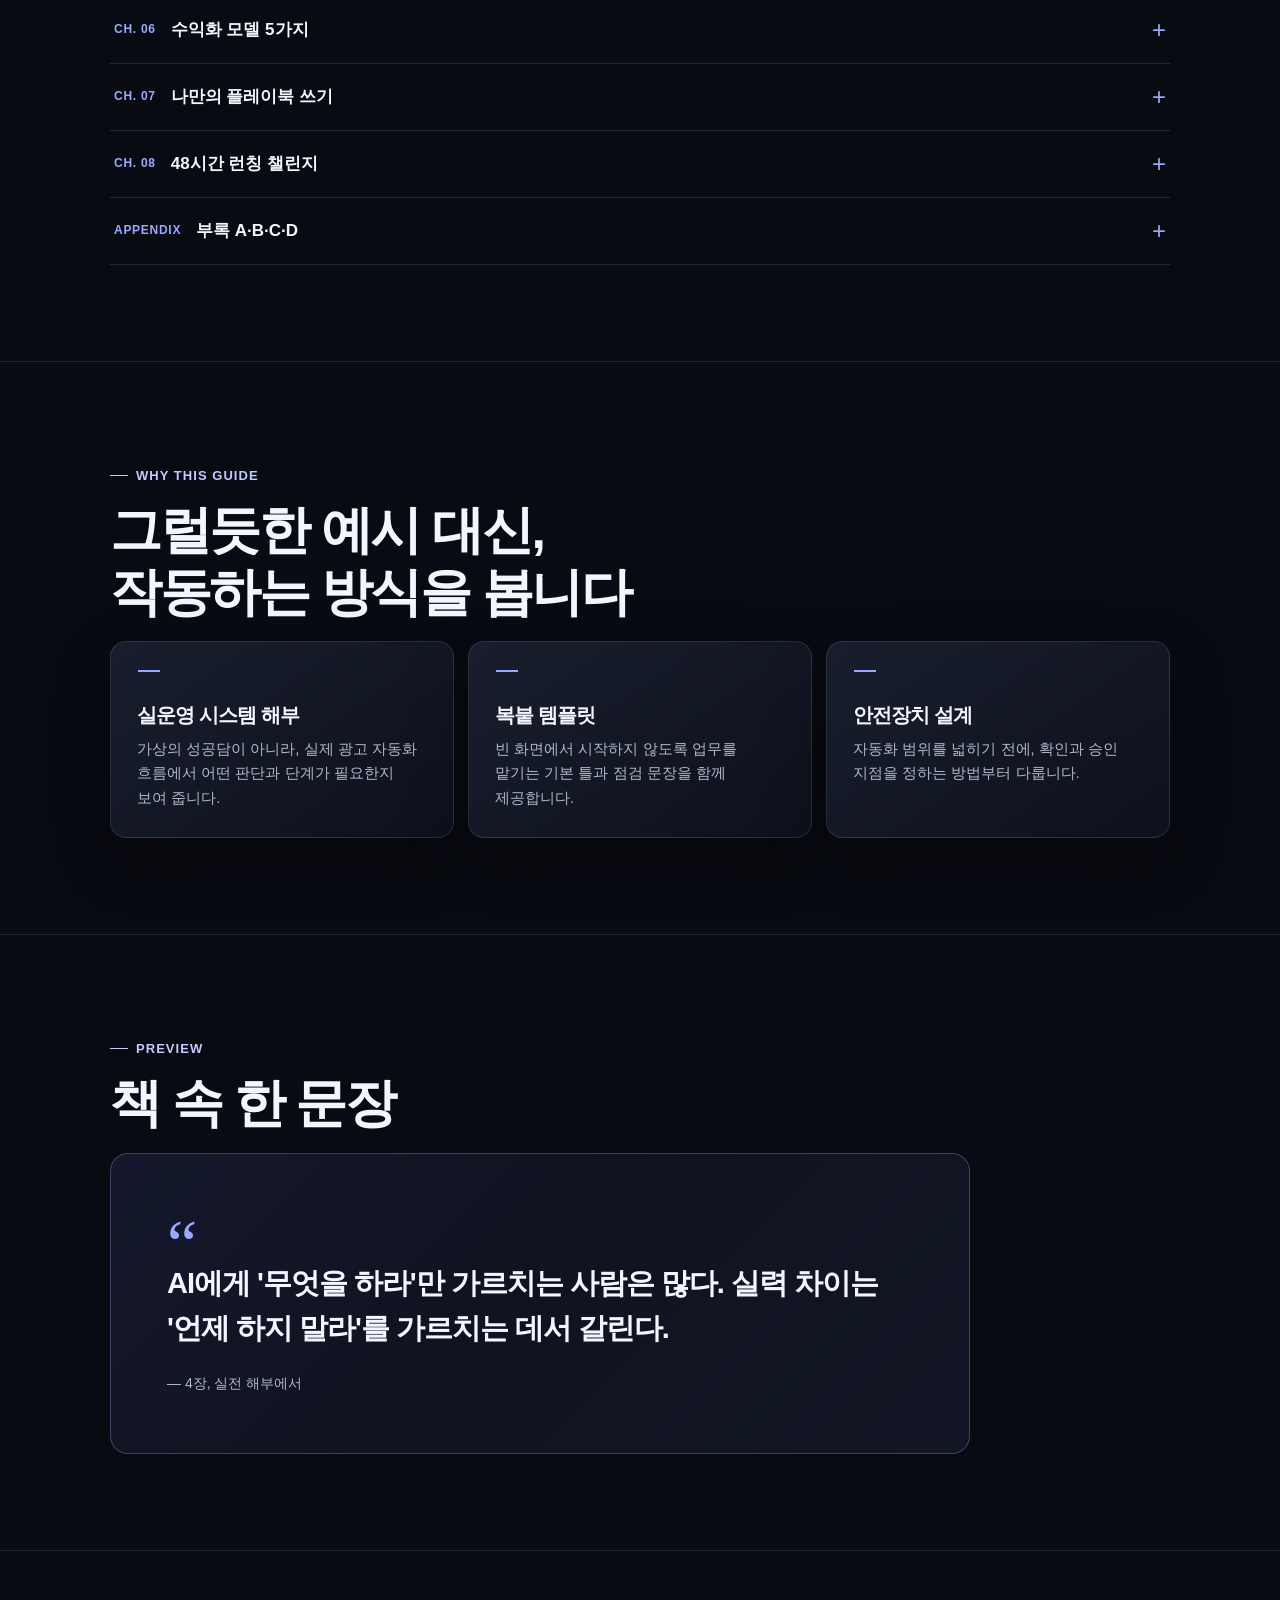
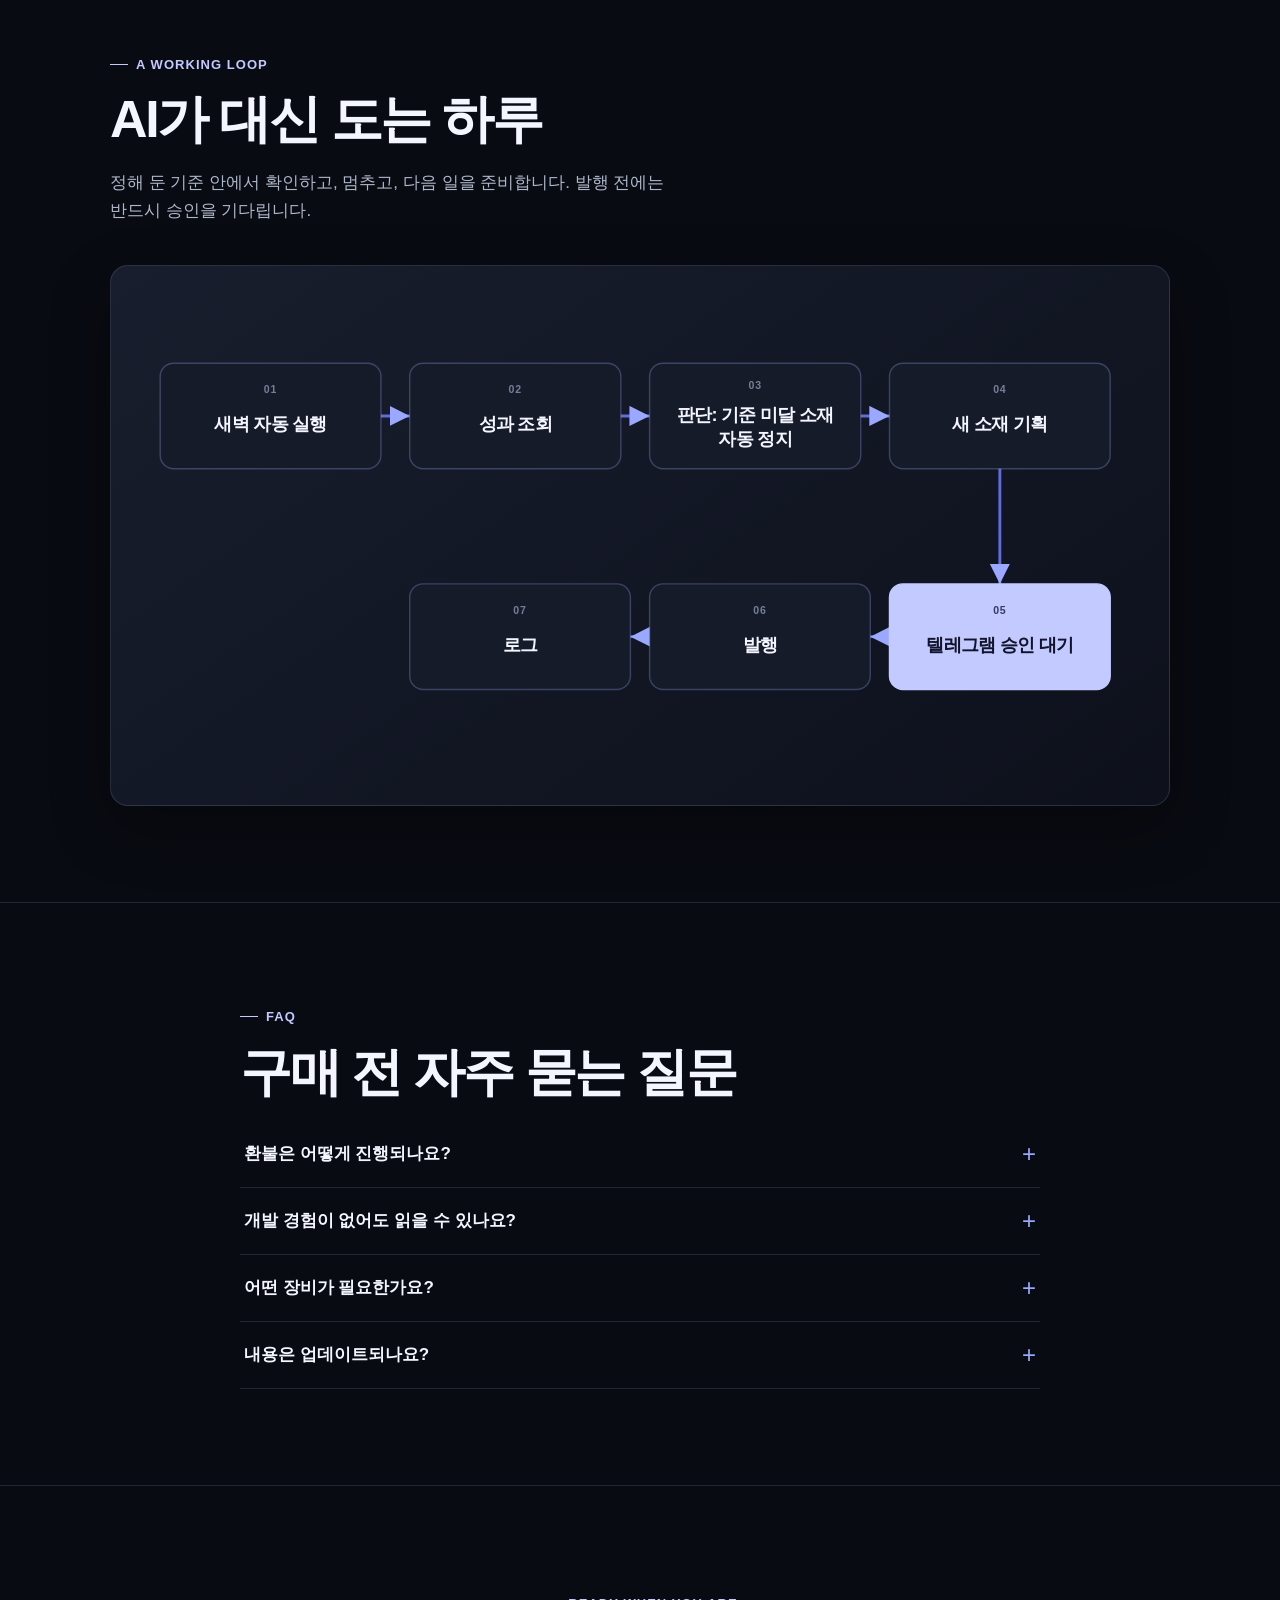
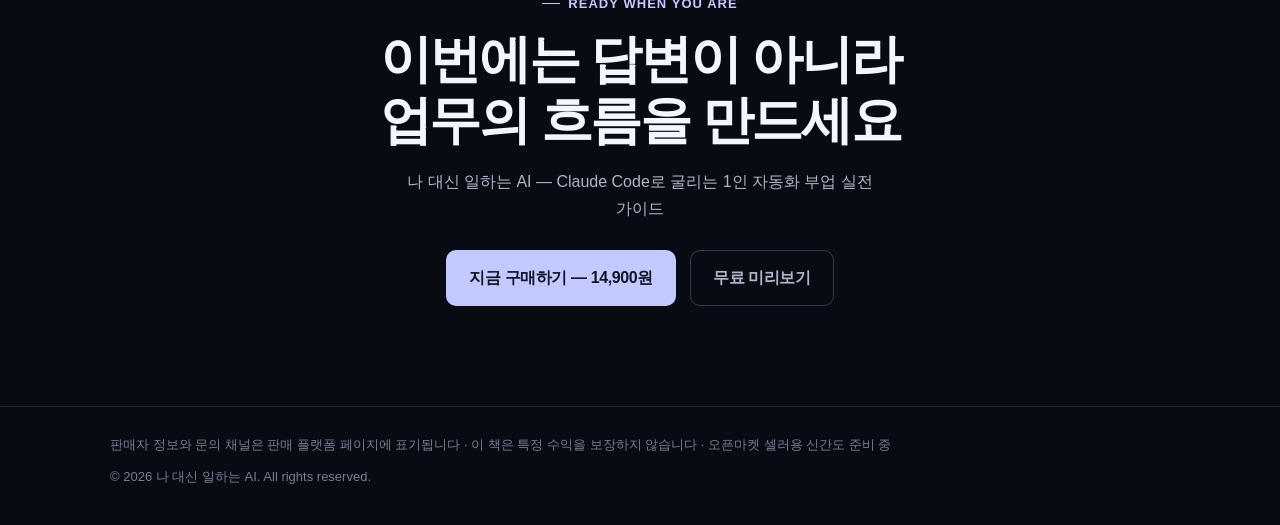
==== commit 62542362: "SEO for product-02 + cross-link both landing pages" ====
--- a/index.html
+++ b/index.html
@@ -450,7 +450,7 @@
     </main>
 
     <footer class="footer">
-      <div class="container footer-inner"><span>판매자 정보와 문의 채널은 판매 플랫폼 페이지에 표기됩니다 · 이 책은 특정 수익을 보장하지 않습니다</span><span>© 2026 나 대신 일하는 AI. All rights reserved.</span></div>
+      <div class="container footer-inner"><span>판매자 정보와 문의 채널은 판매 플랫폼 페이지에 표기됩니다 · 이 책은 특정 수익을 보장하지 않습니다 · <a href="product-02.html">오픈마켓 셀러용 신간도 준비 중</a></span><span>© 2026 나 대신 일하는 AI. All rights reserved.</span></div>
     </footer>
   </div>
   <script>
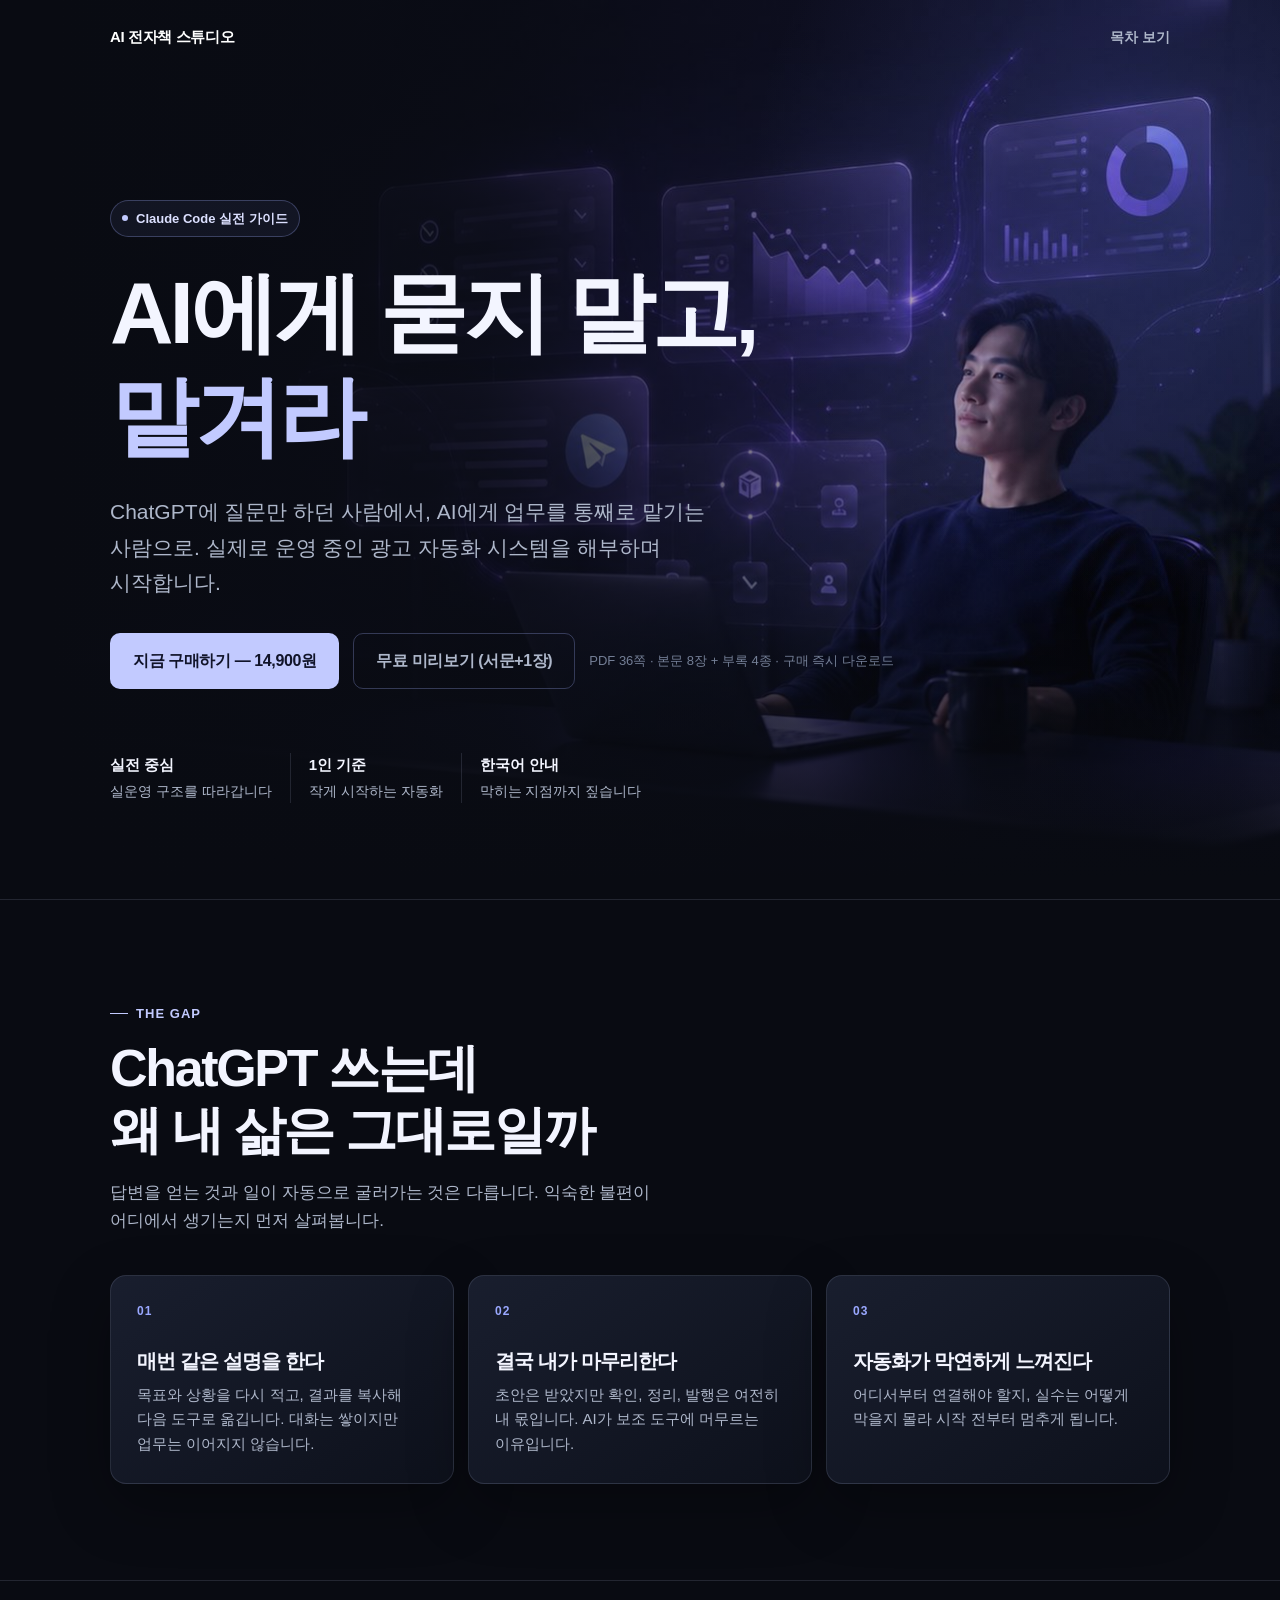
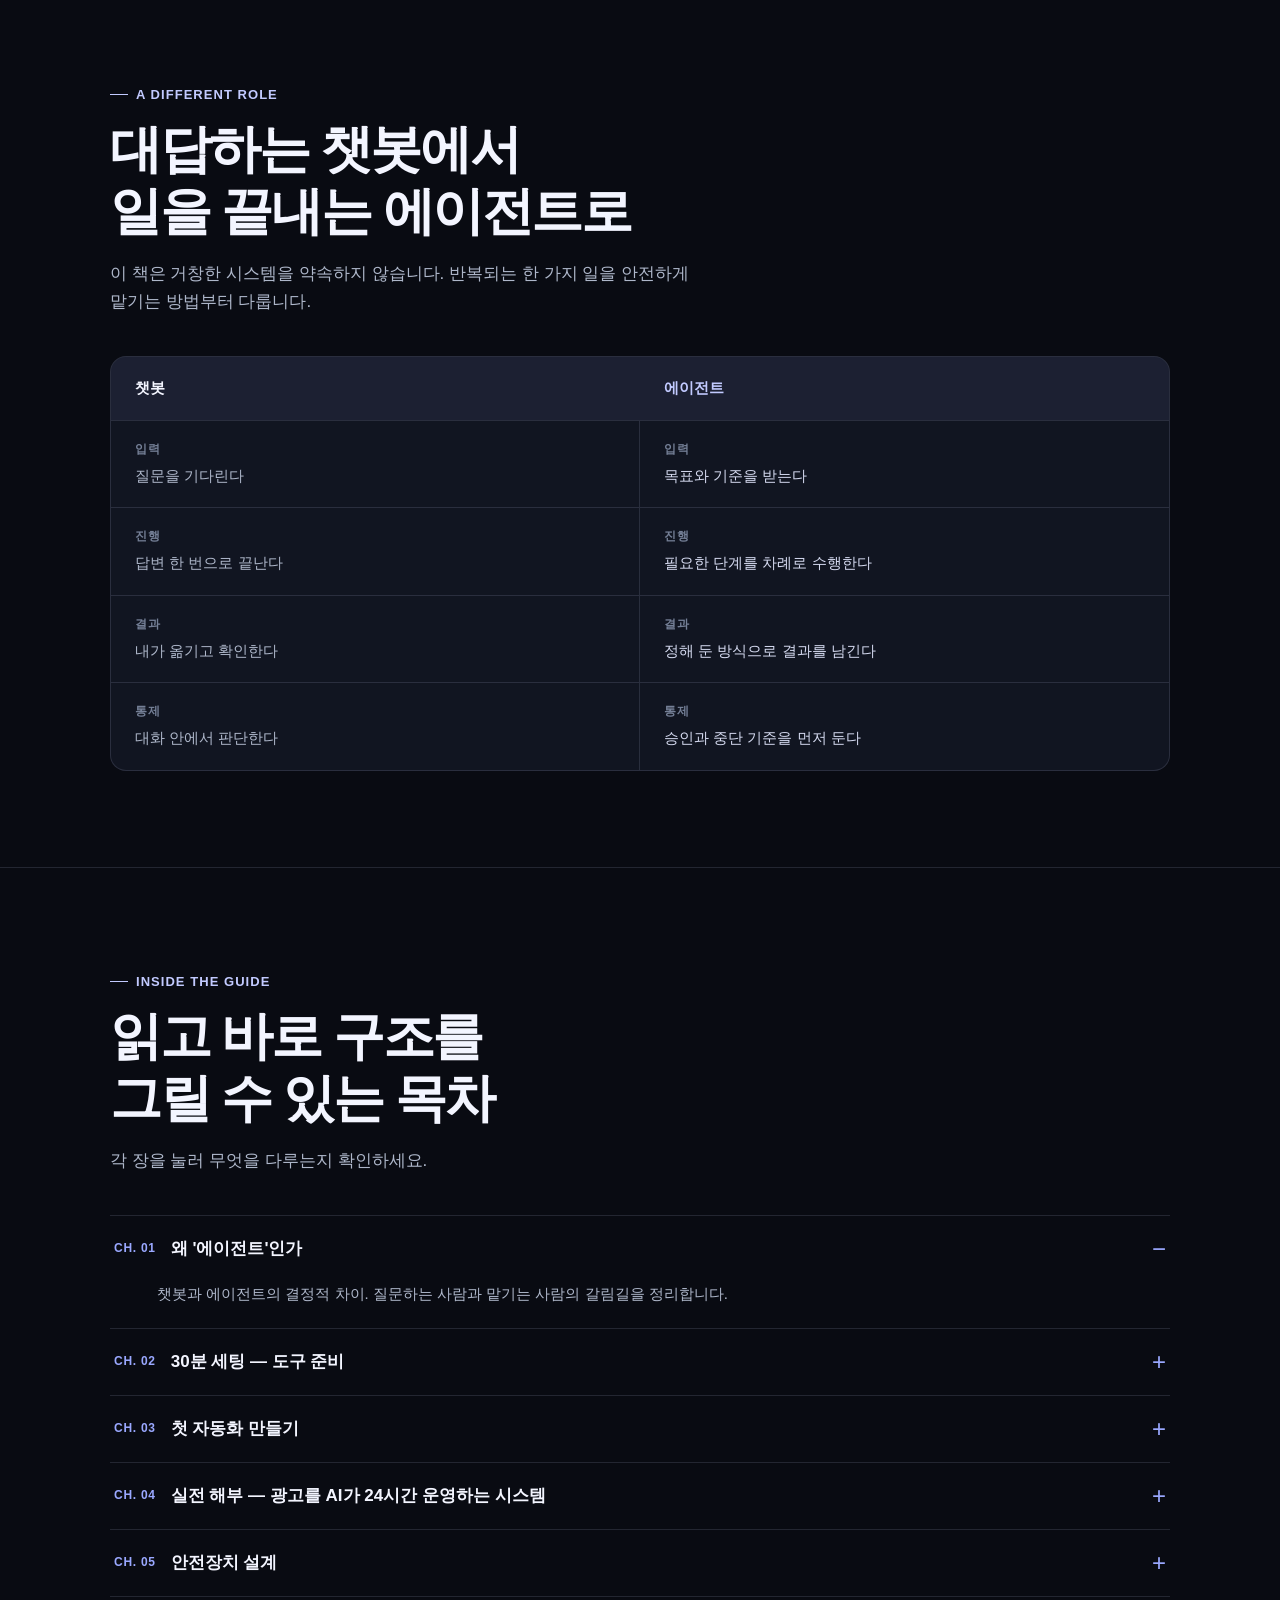
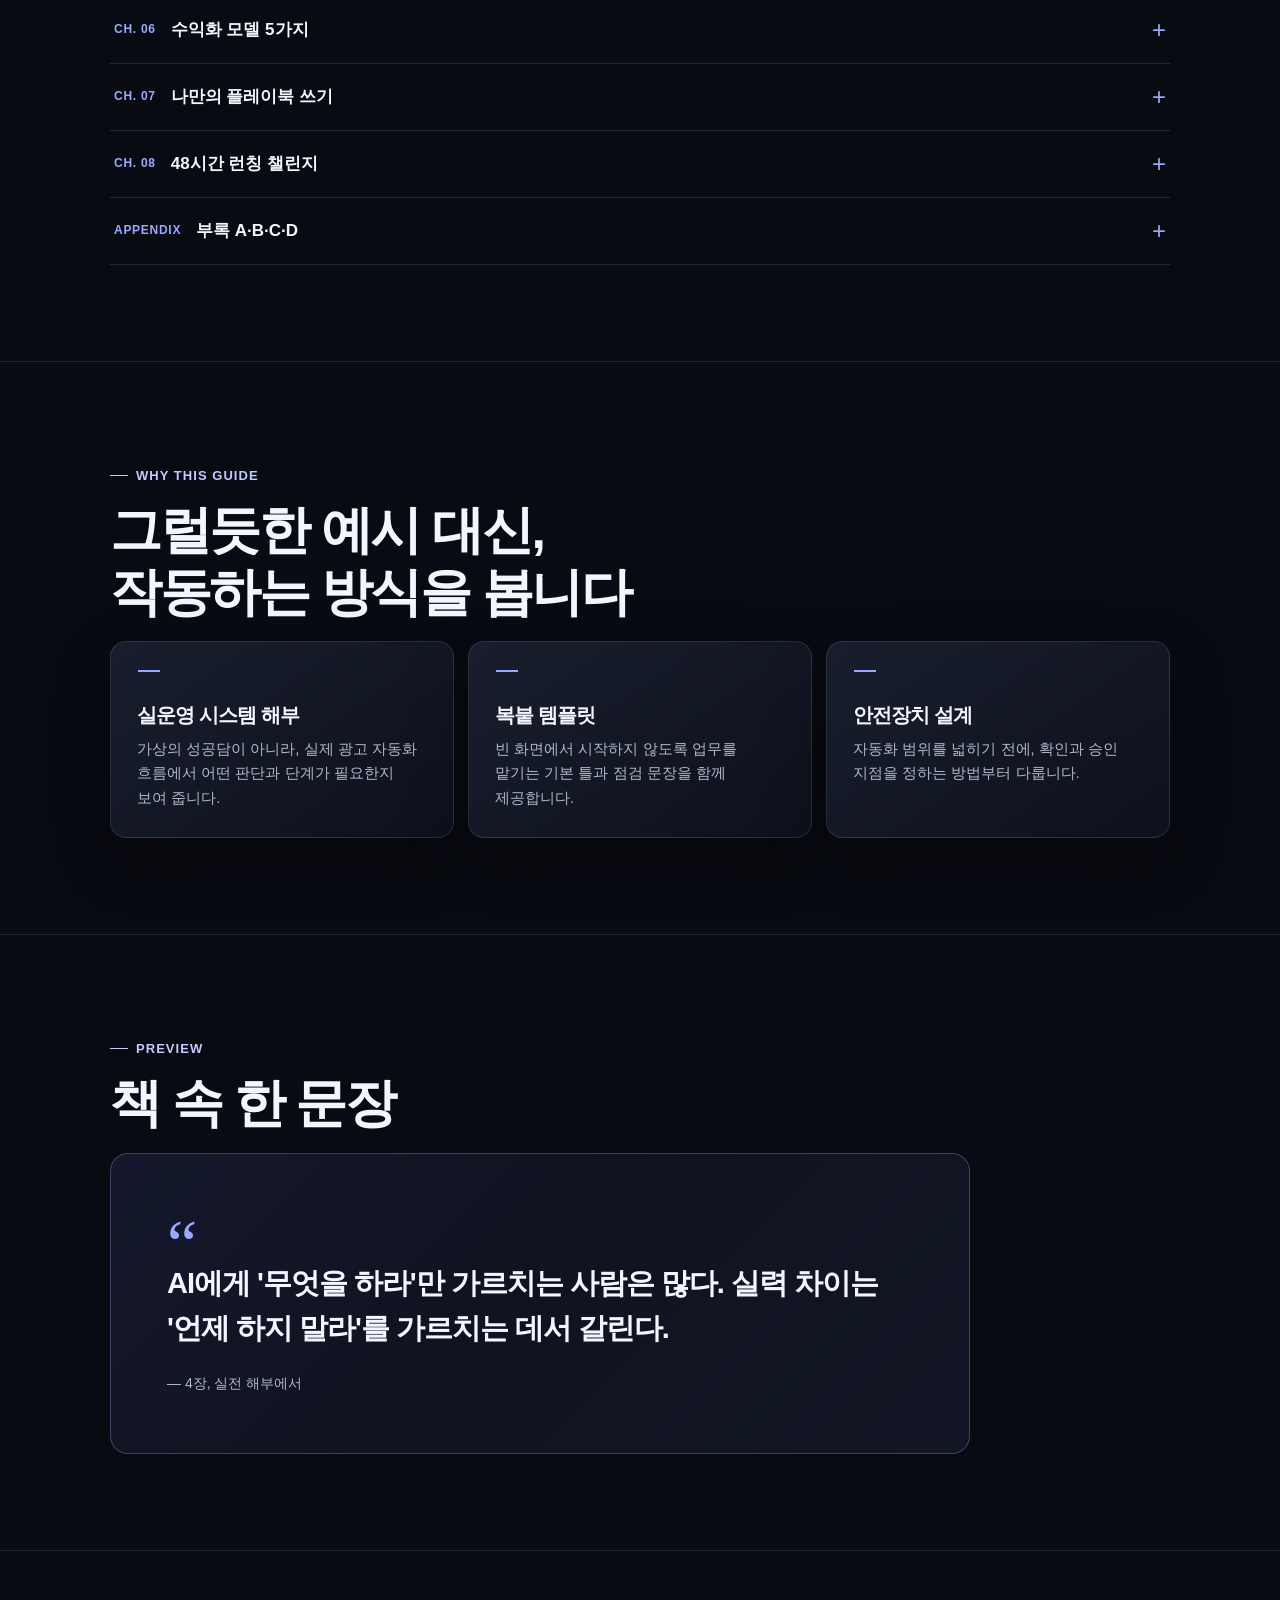
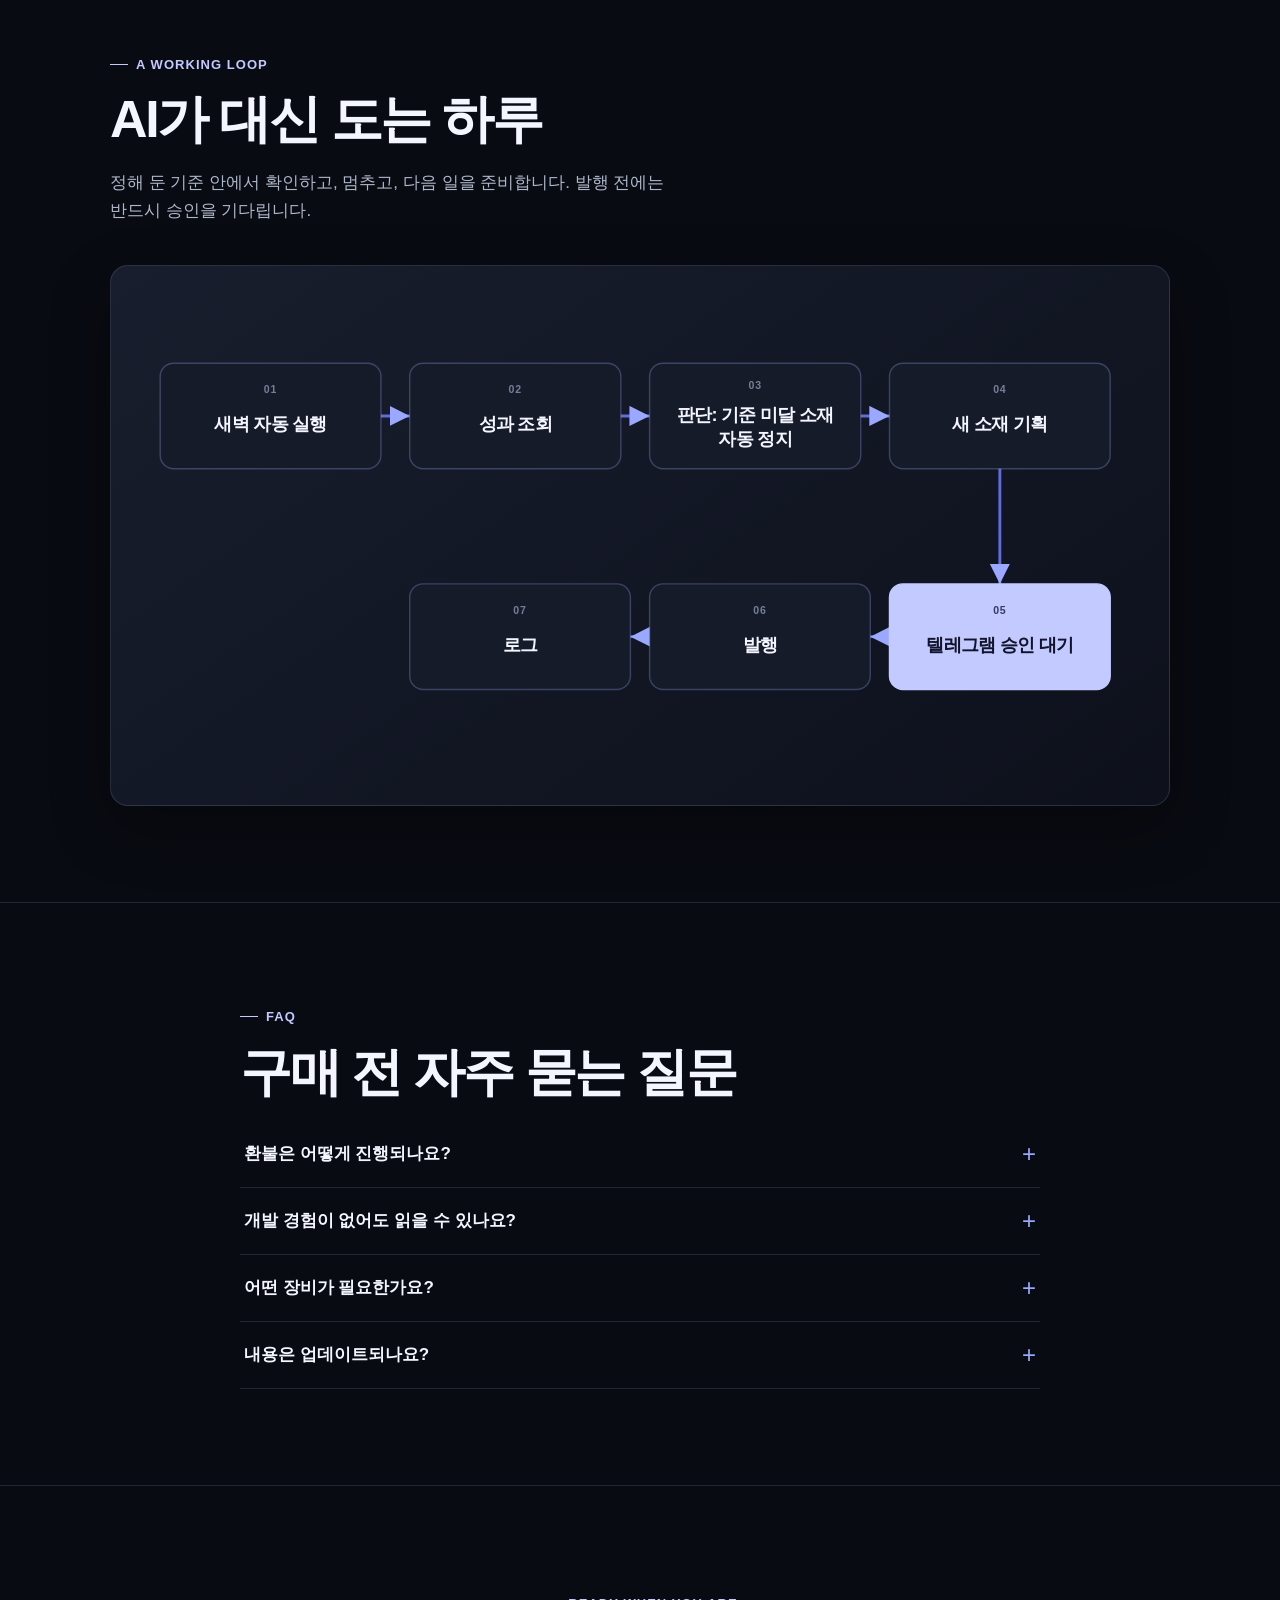
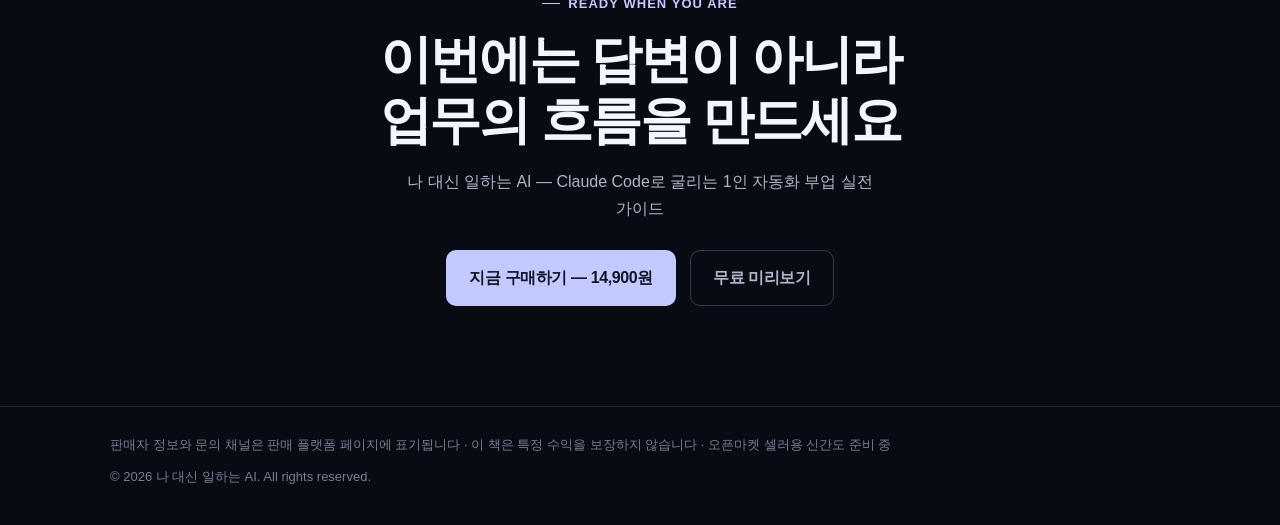
==== commit 7158d250: "platform branding: AI 전자책 스튜디오, wire product-02 purchase links live" ====
--- a/index.html
+++ b/index.html
@@ -297,7 +297,7 @@
     <header class="hero">
       <div class="container">
         <nav class="nav" aria-label="주요 메뉴">
-          <a class="brand" href="#top" aria-label="페이지 처음으로">나 대신 일하는 AI</a>
+          <a class="brand" href="#top" aria-label="페이지 처음으로">AI 전자책 스튜디오</a>
           <a class="nav-link" href="#contents">목차 보기</a>
         </nav>
         <div class="hero-content" id="top">
